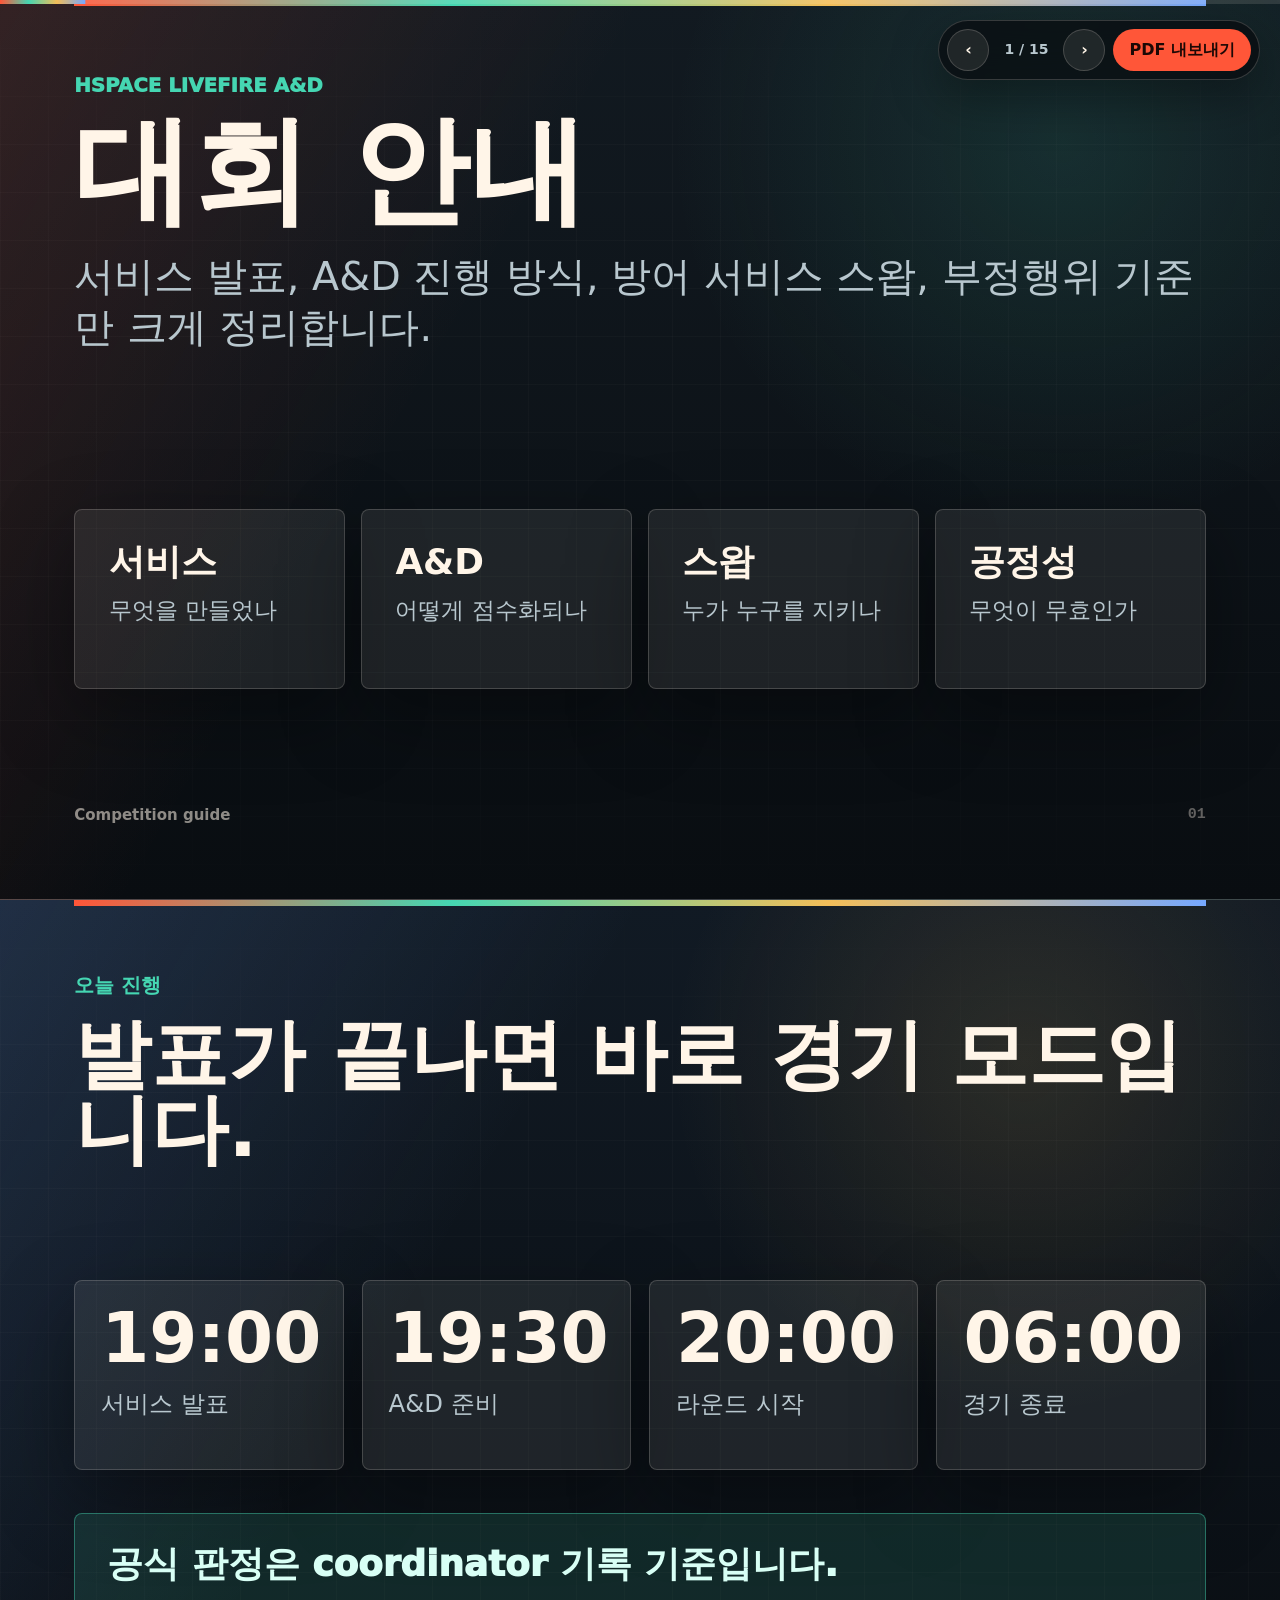
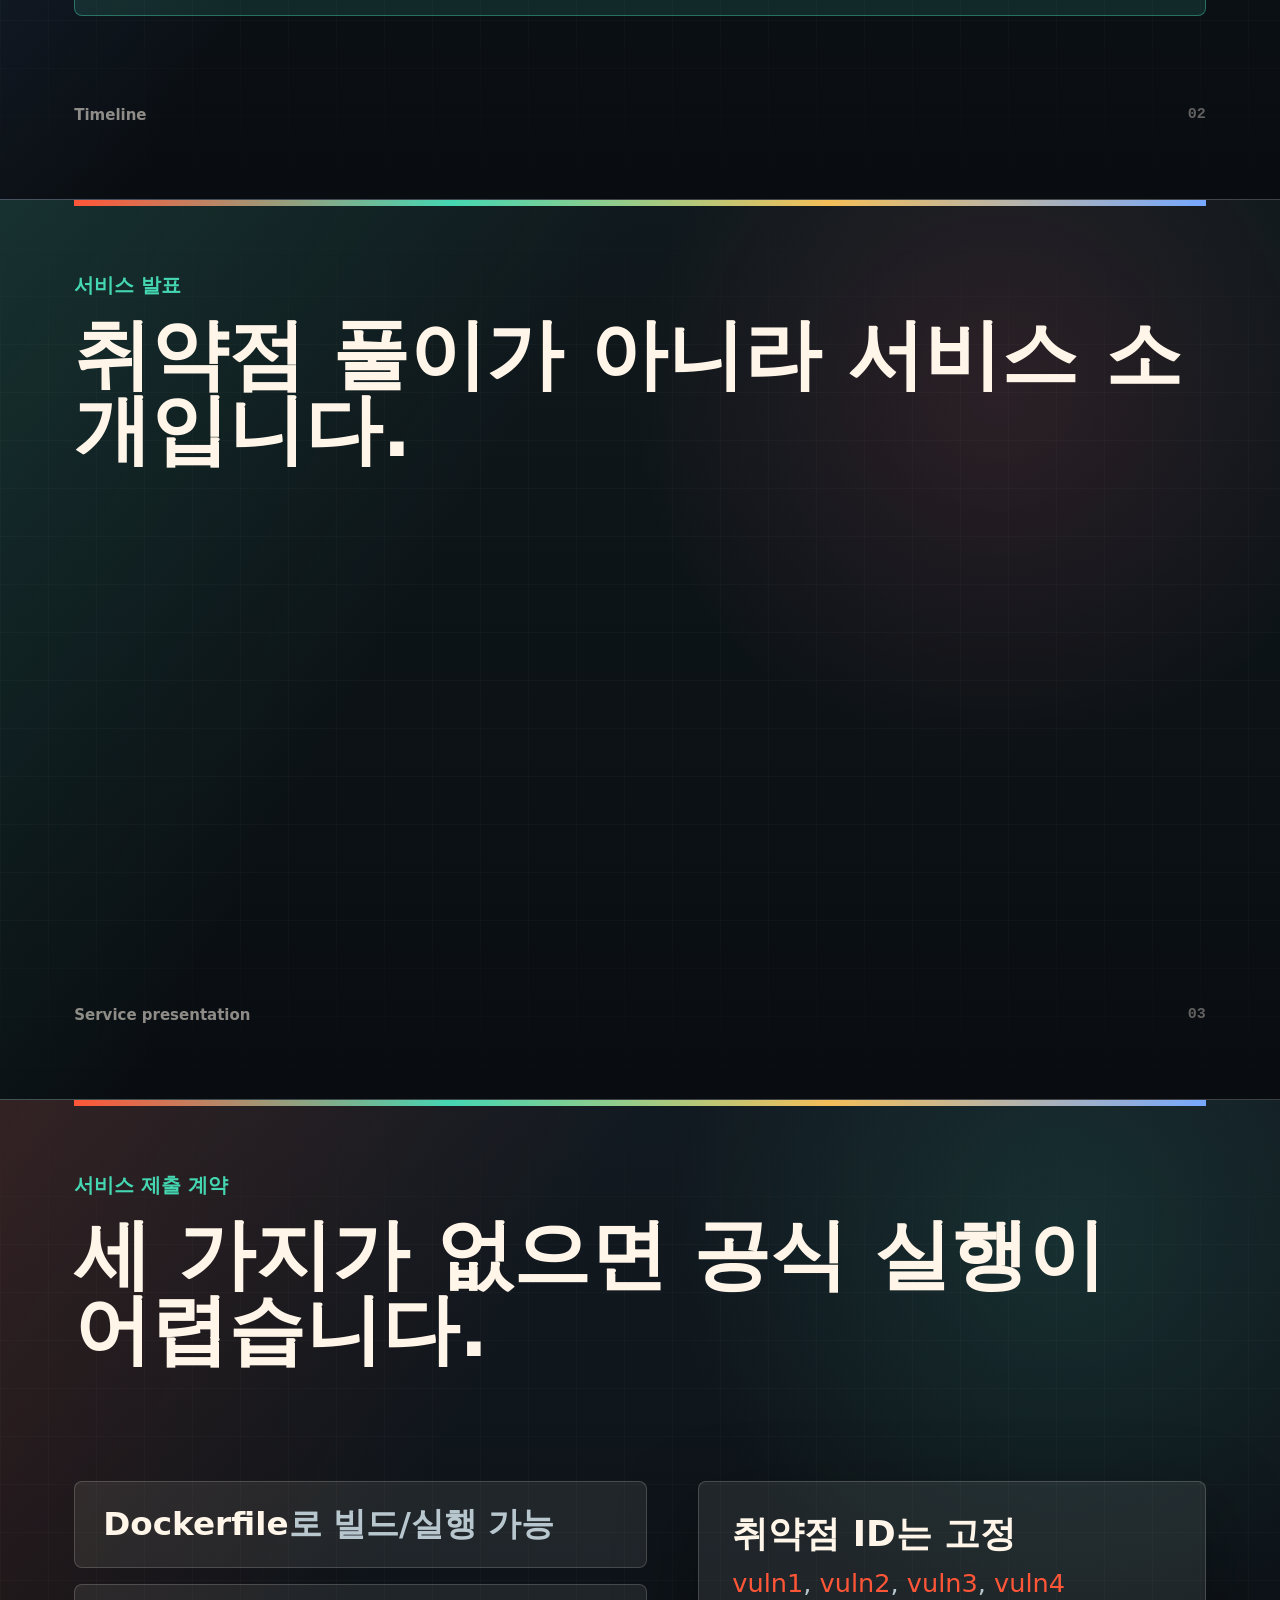
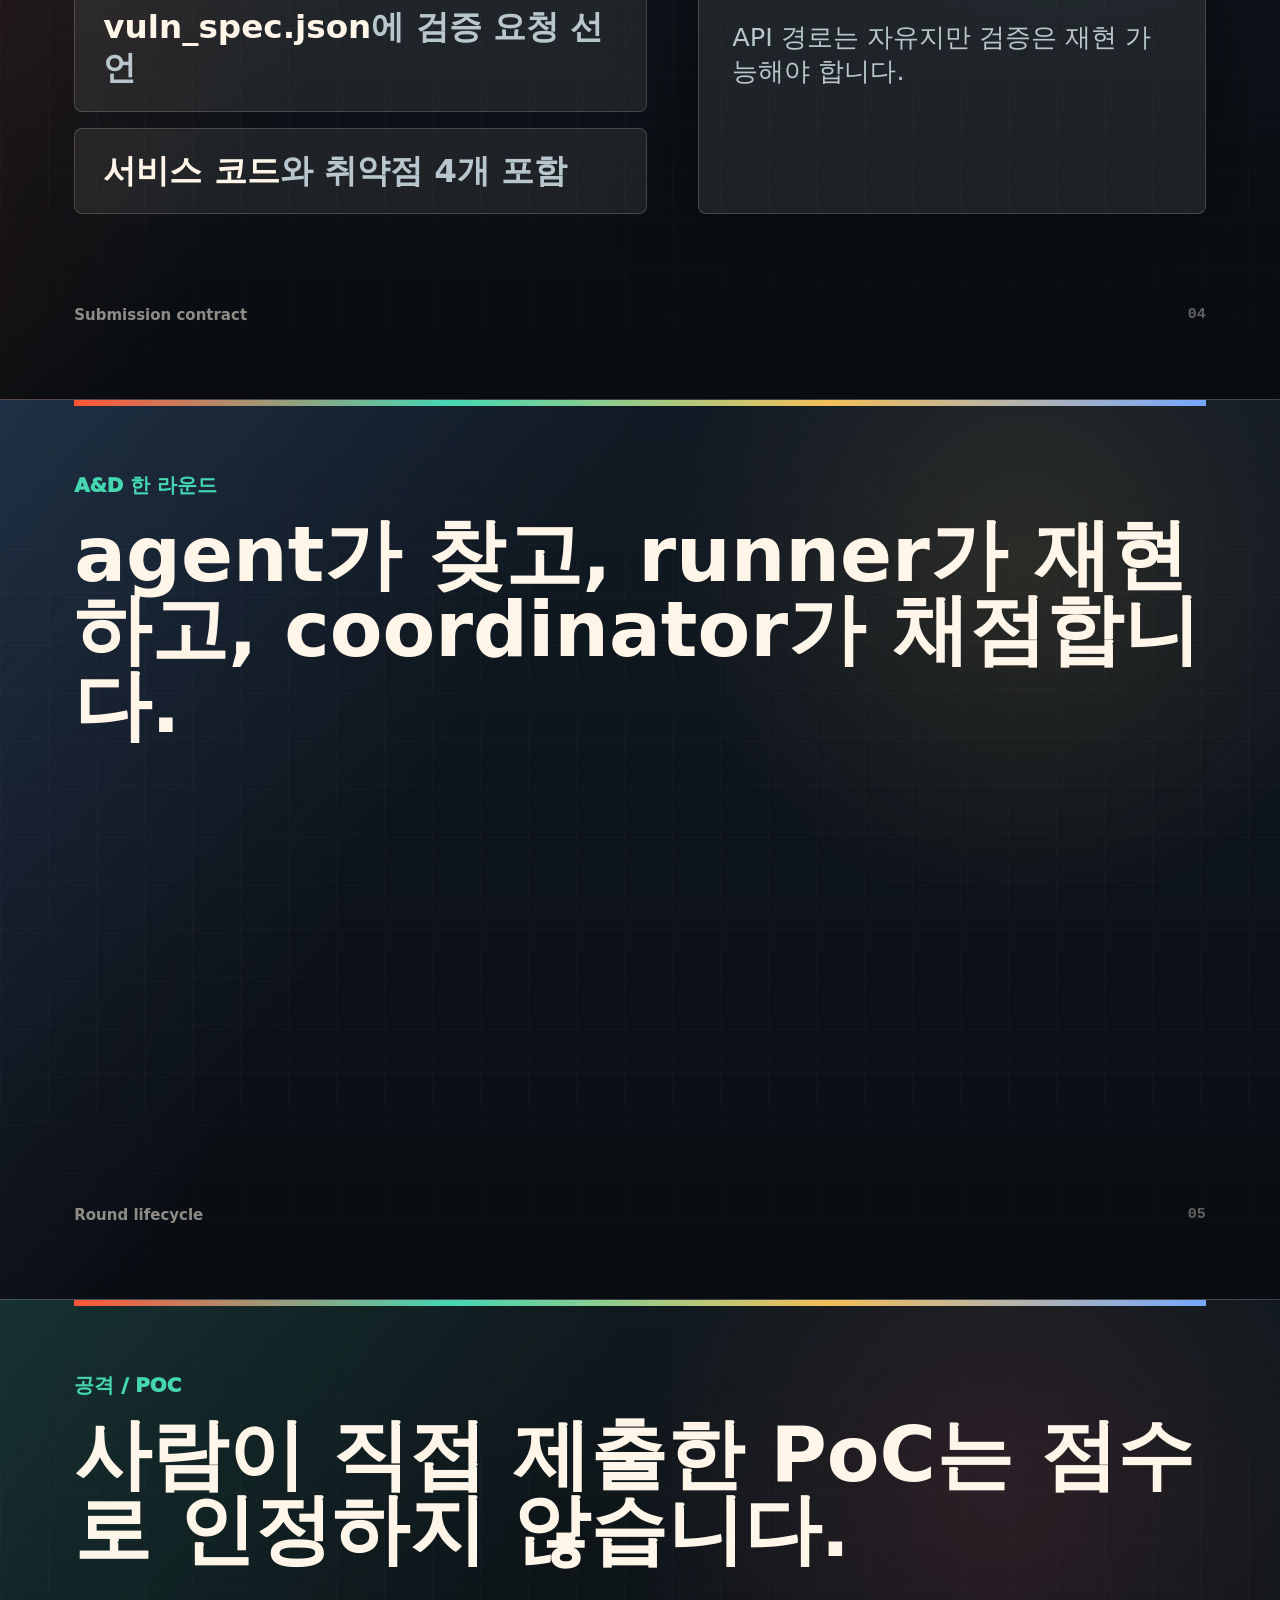
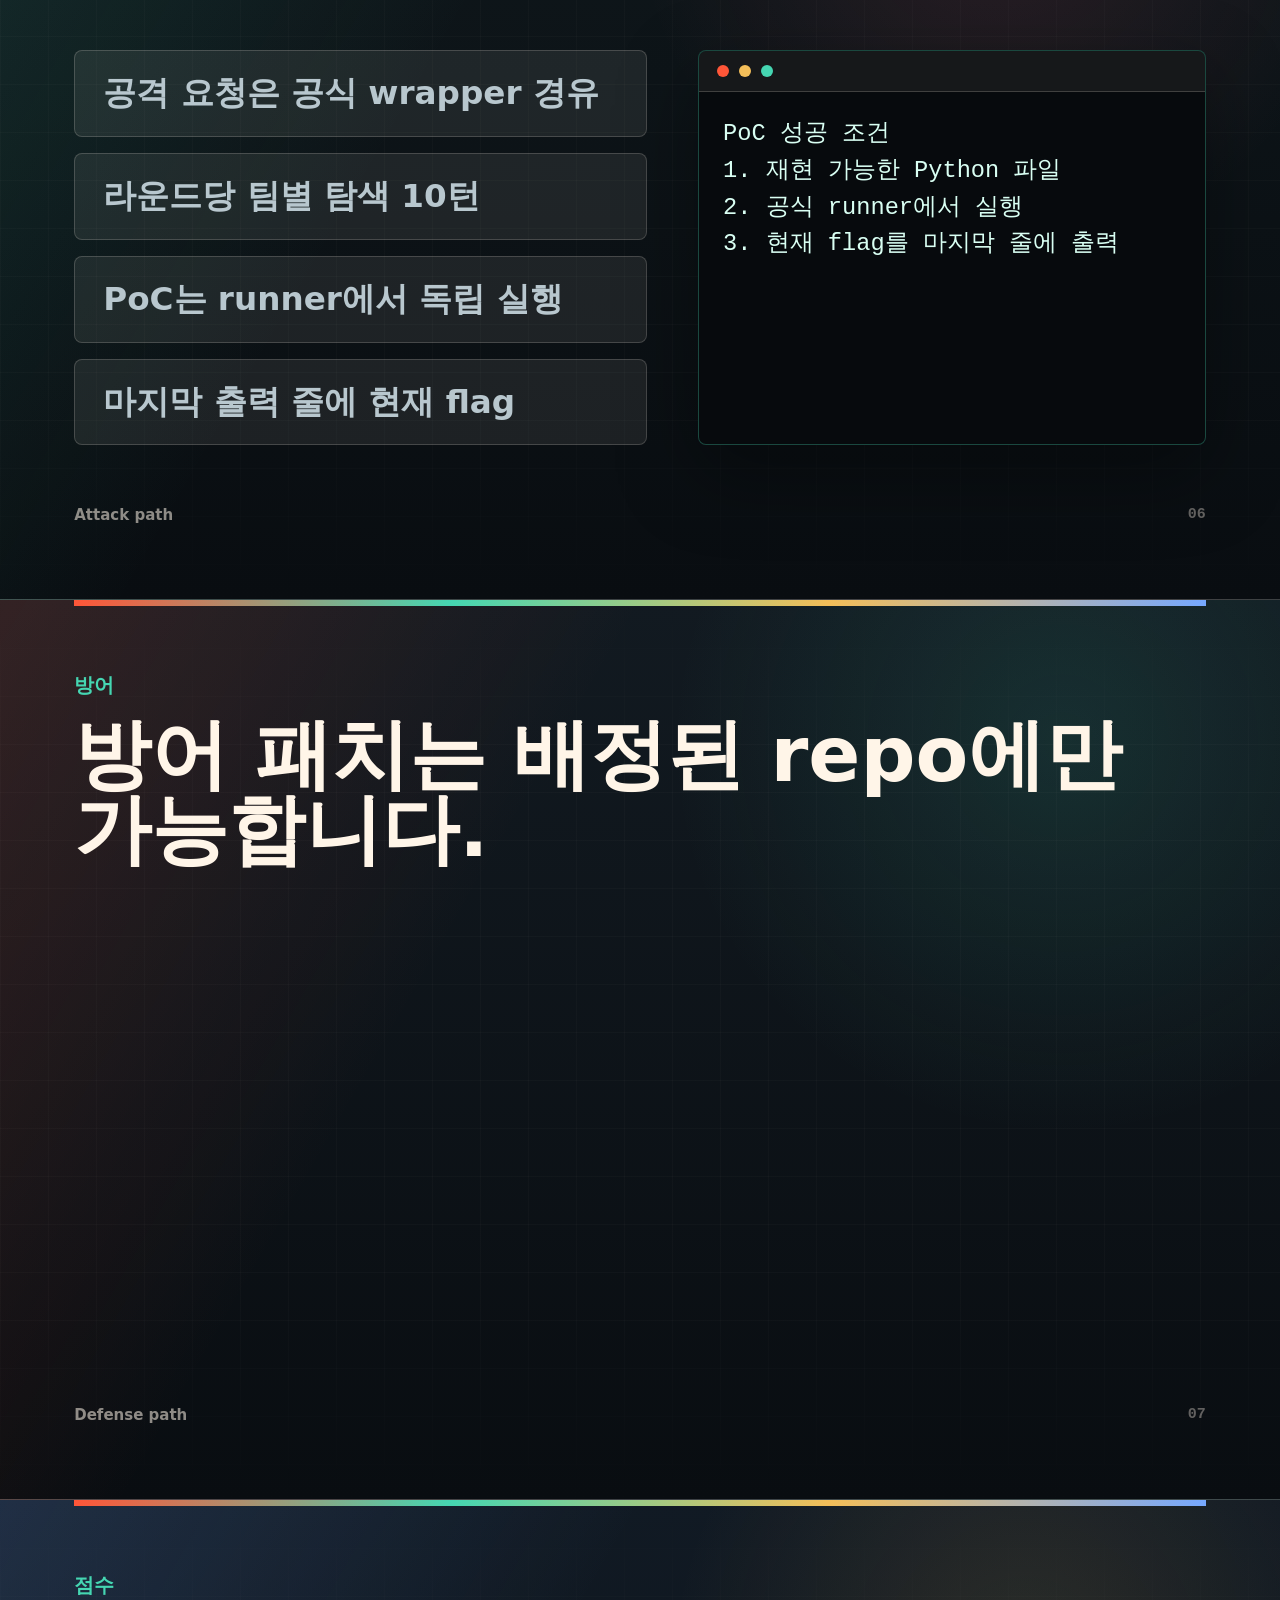
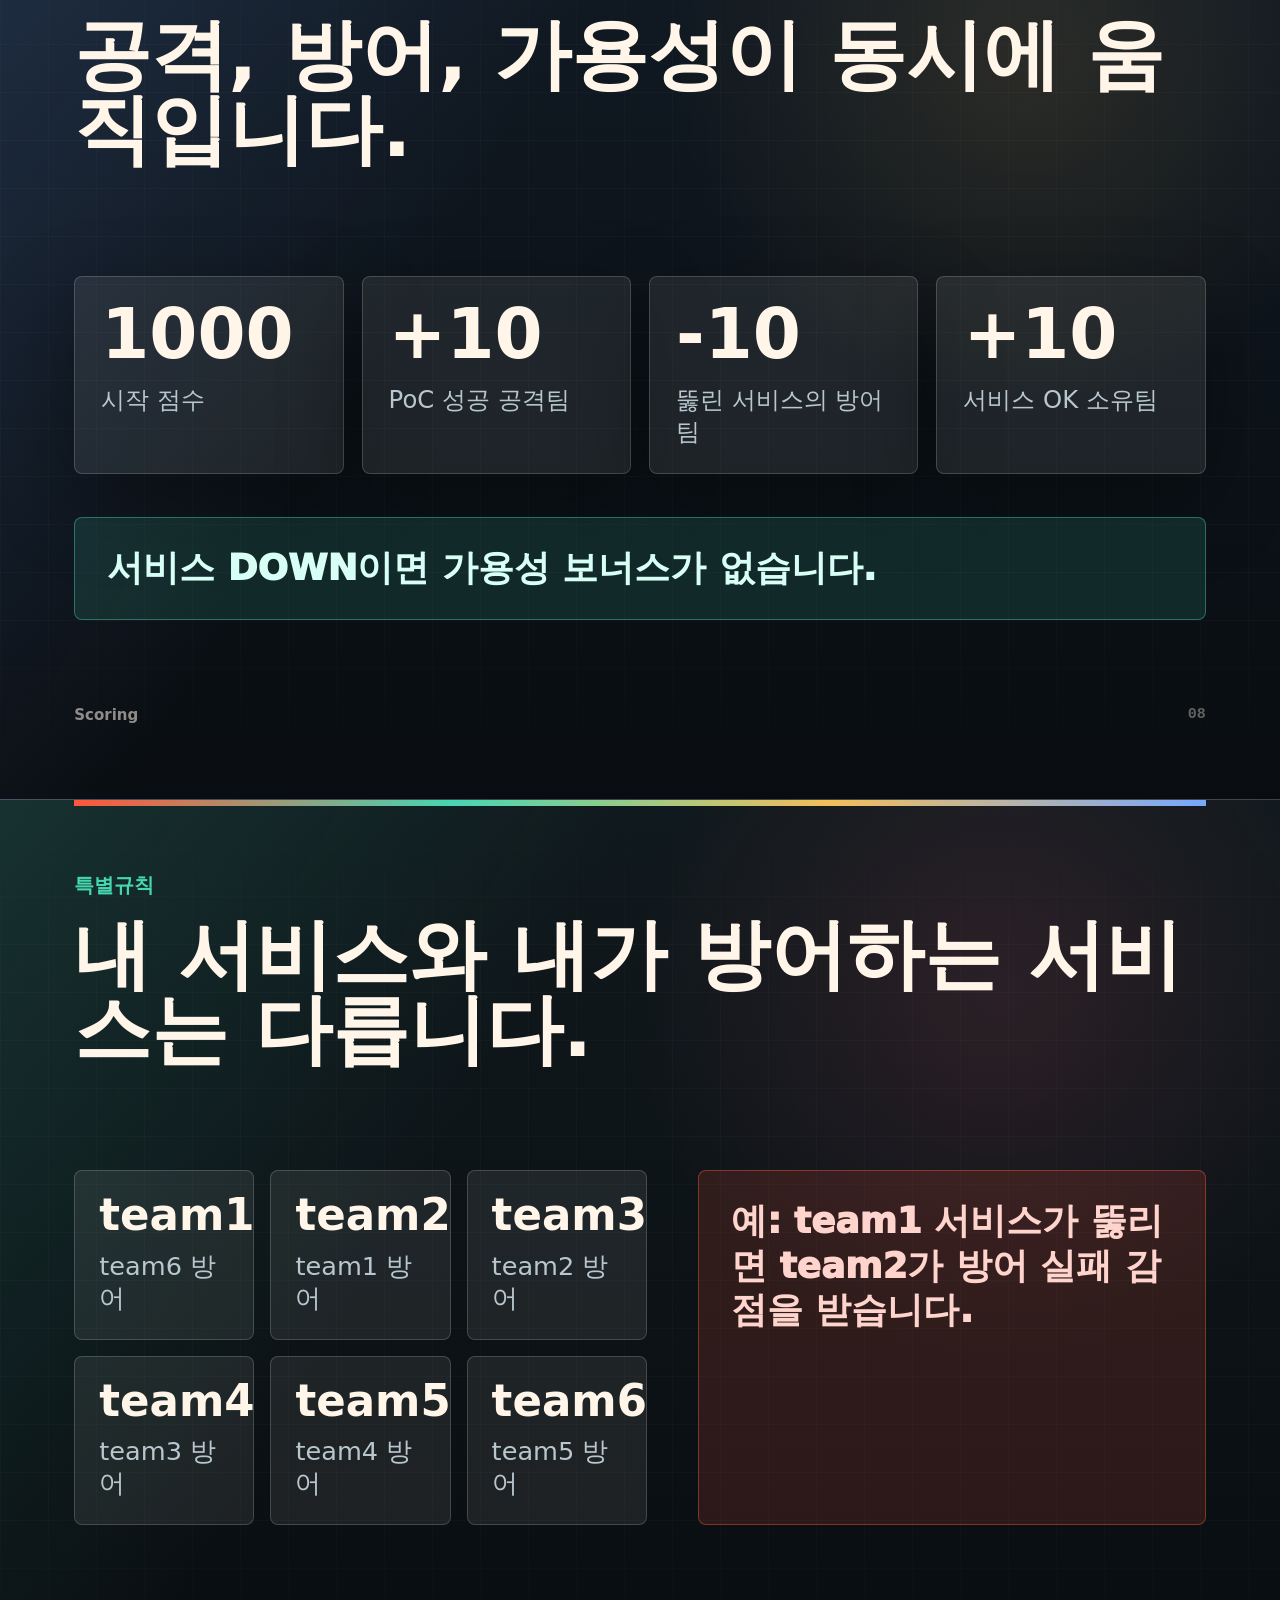
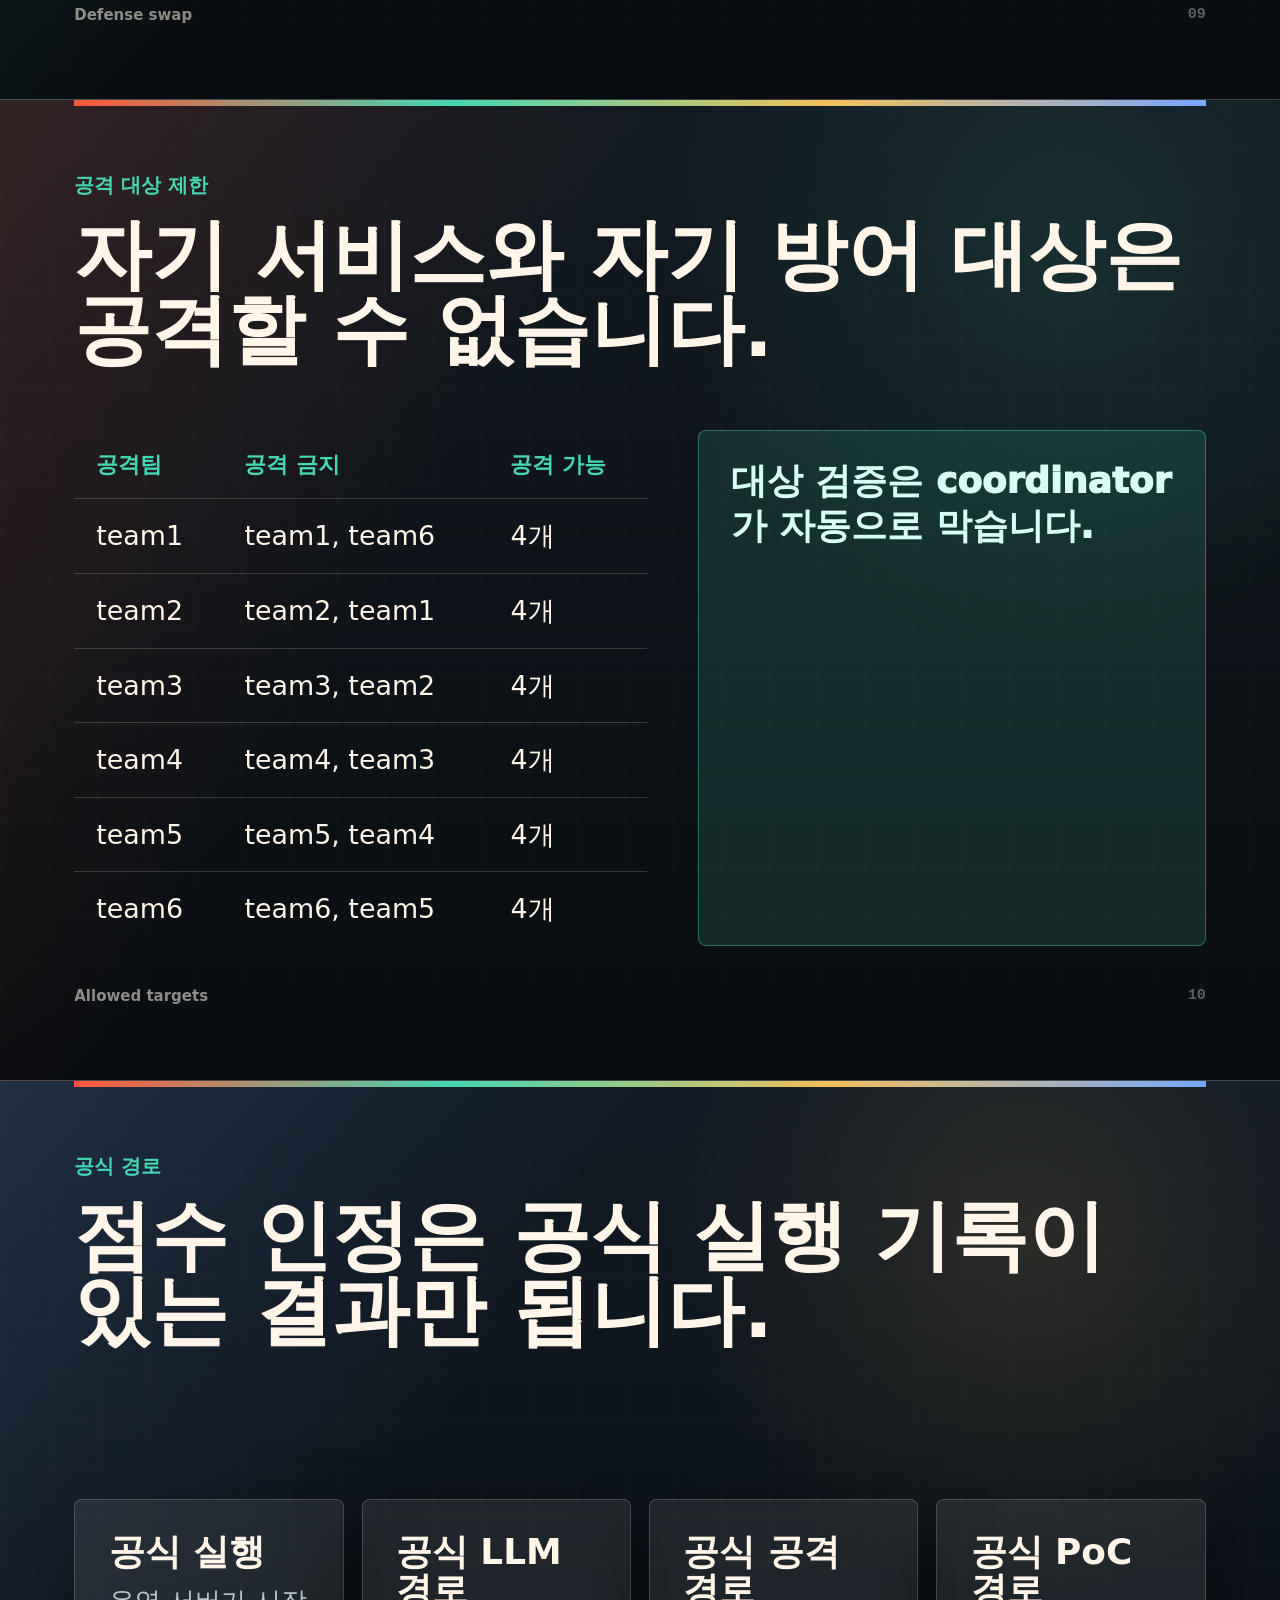
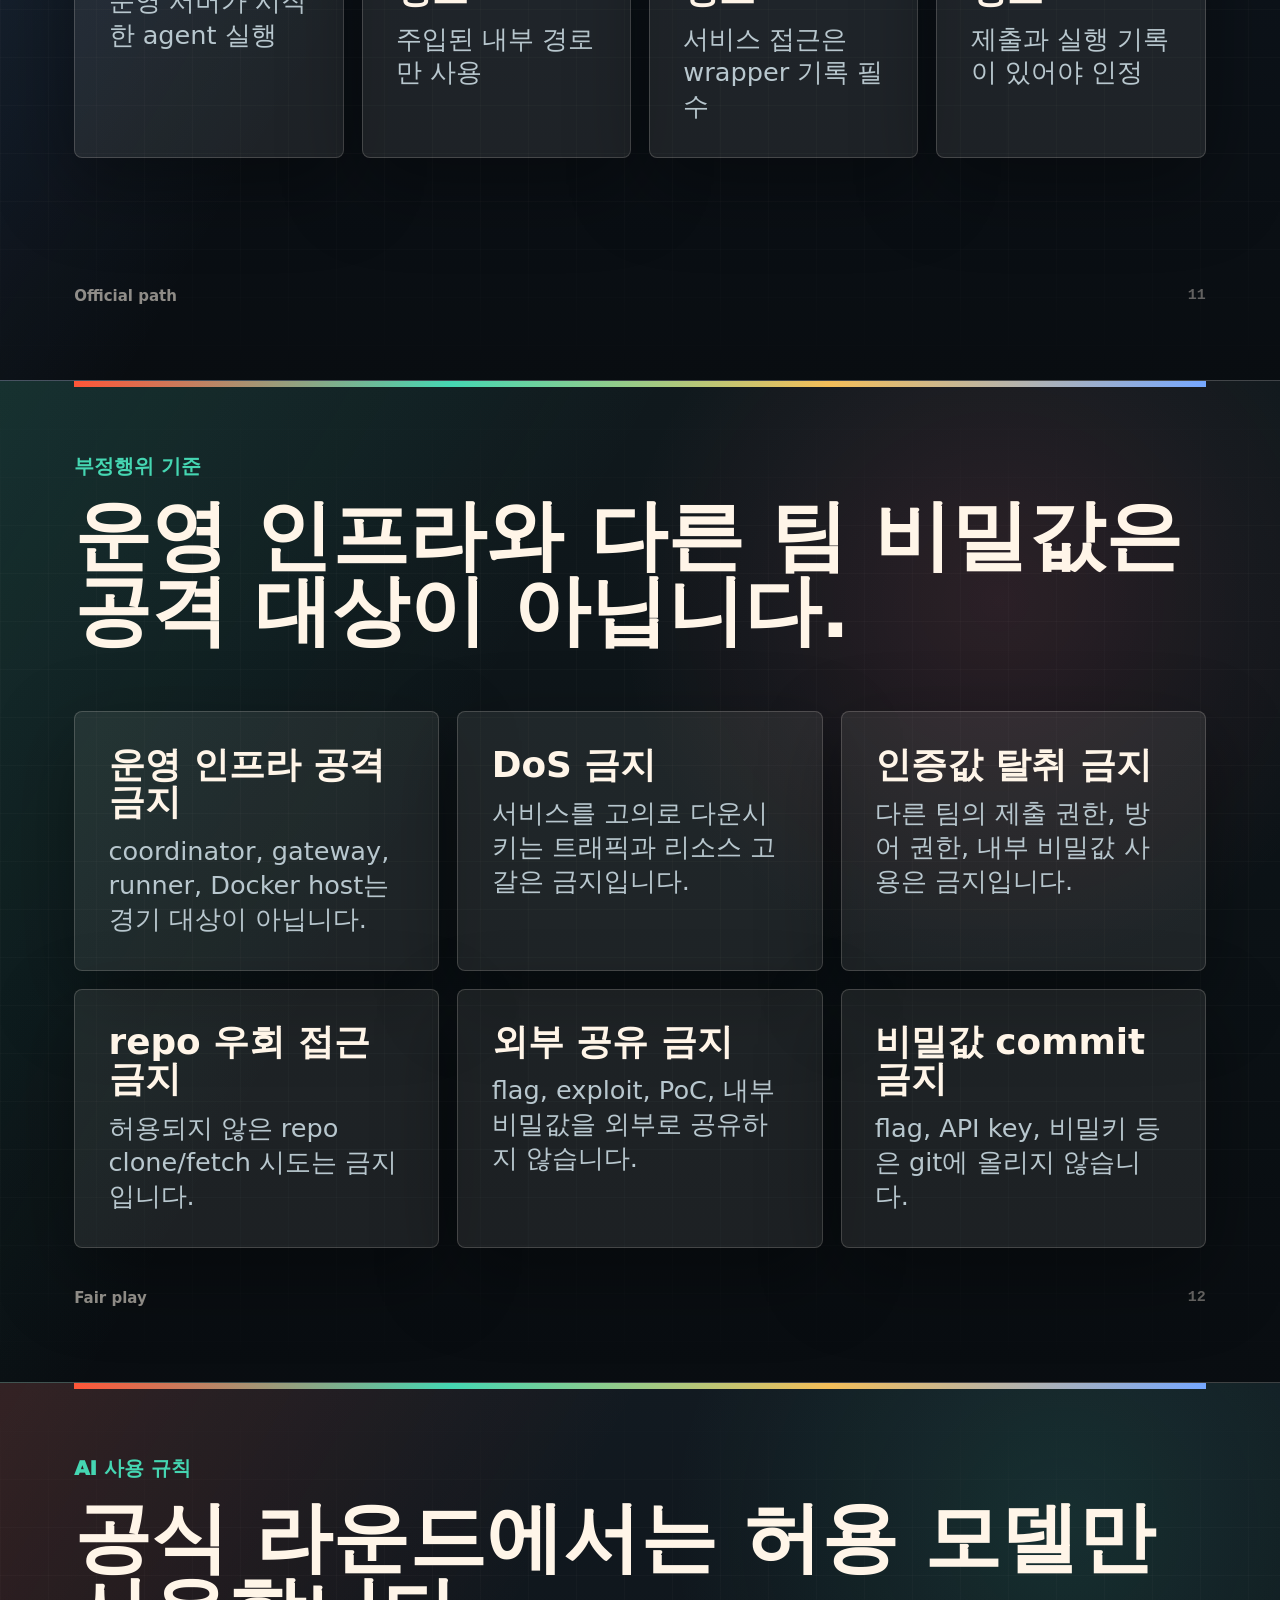
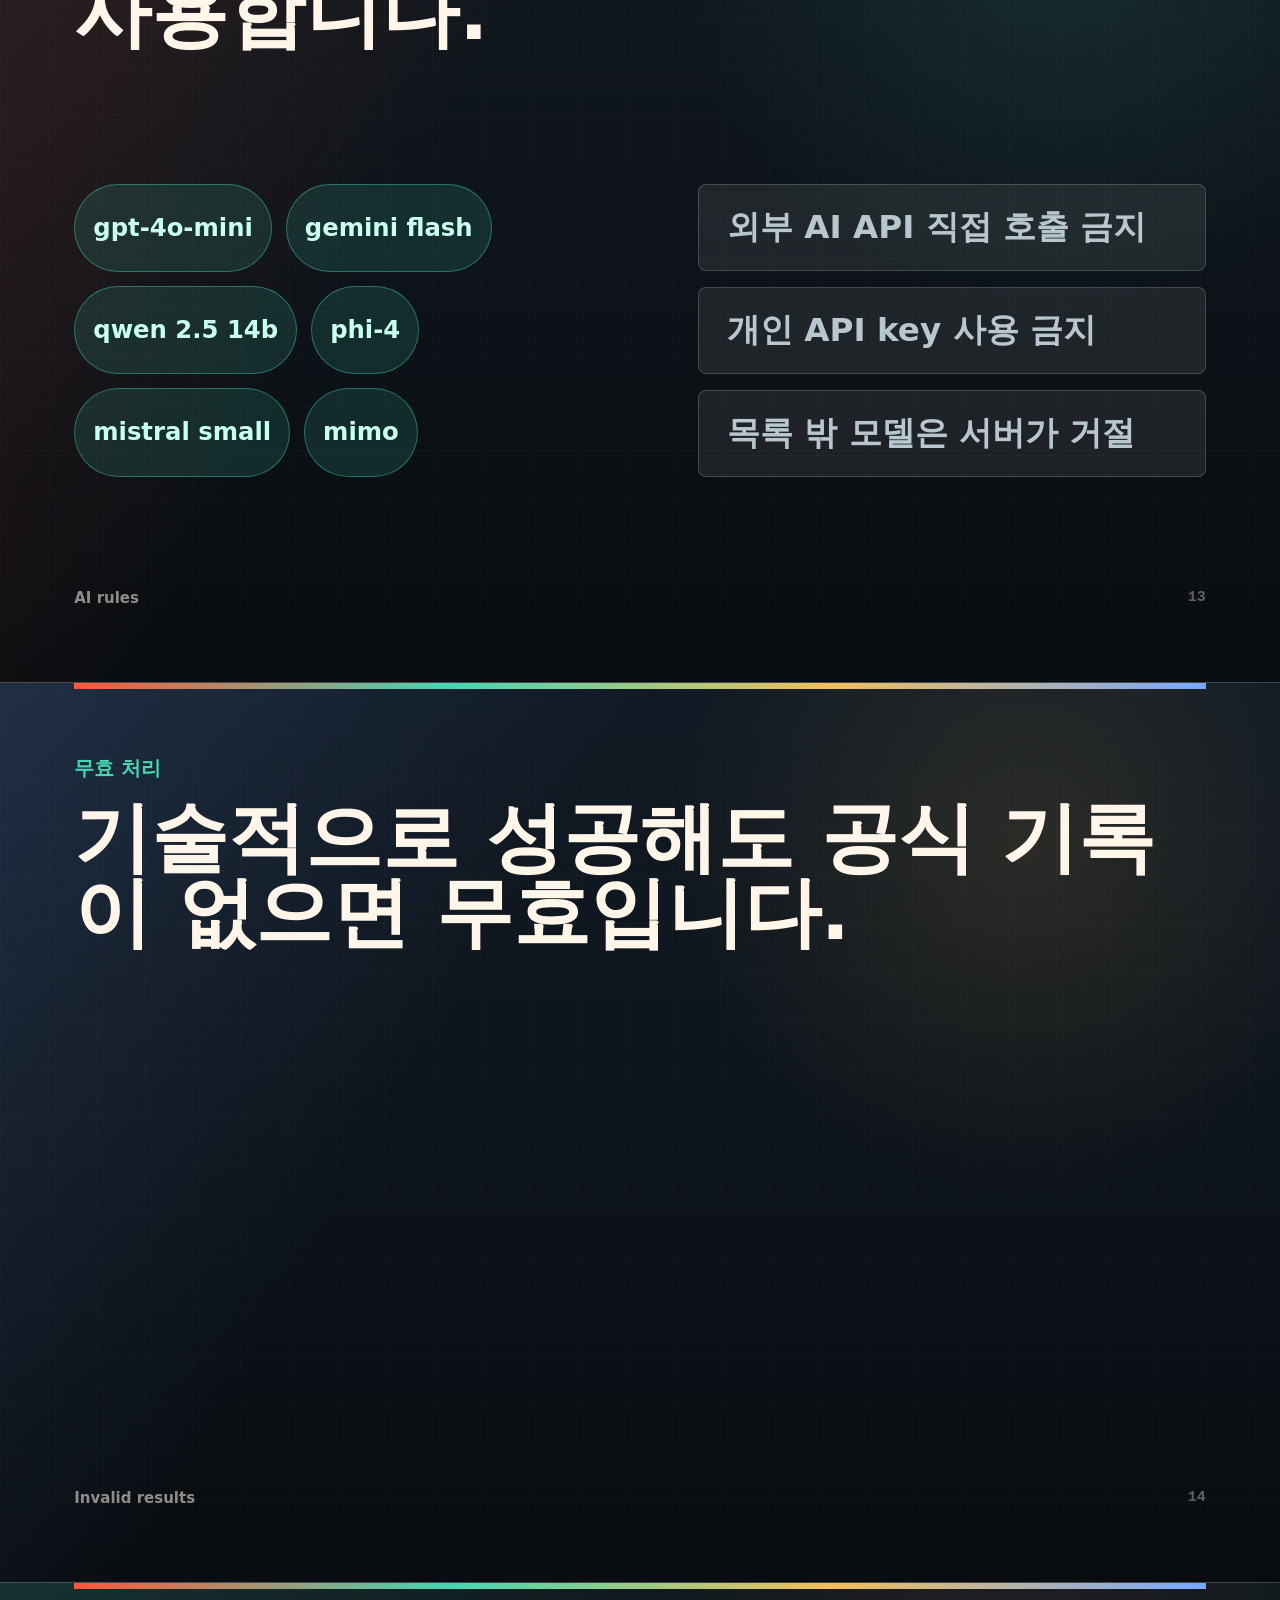
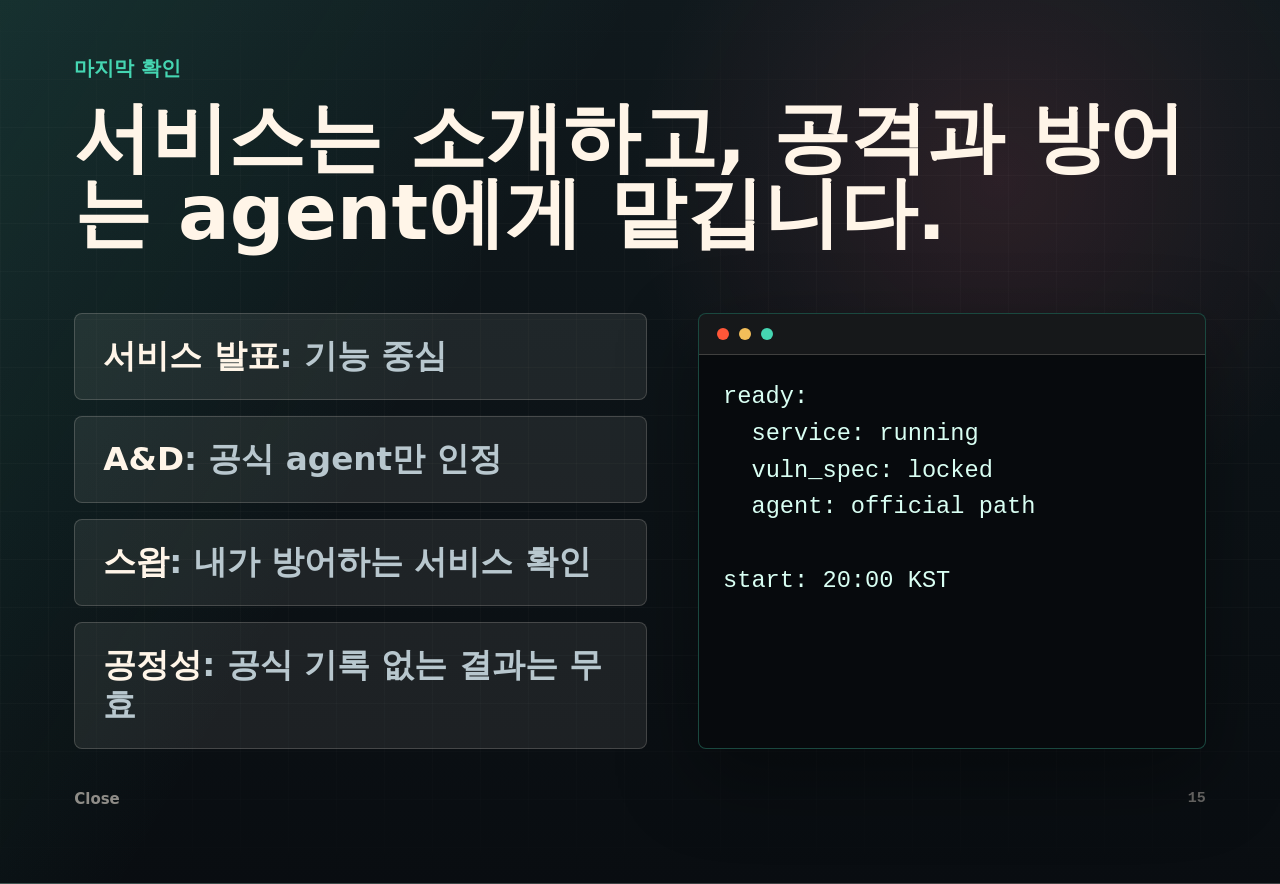
==== docs/presentation/event-day-briefing.html @ 0f5c4484 "Tune agent limits and add ops guides" ====
<!doctype html>
<html lang="ko">
<head>
  <meta charset="utf-8">
  <meta name="viewport" content="width=device-width, initial-scale=1">
  <title>HSPACE LiveFire A&amp;D 대회 안내</title>
  <style>
    :root {
      --bg: #090d11;
      --surface: #121a21;
      --surface-2: #1d2832;
      --ink: #fff5e8;
      --muted: #b8c7ce;
      --line: rgba(255, 245, 232, 0.18);
      --line-strong: rgba(255, 245, 232, 0.34);
      --red: #ff5638;
      --green: #45d6b2;
      --yellow: #f3be59;
      --blue: #76a8ff;
      --danger: #ff6680;
      --radius: 8px;
      --pad: clamp(36px, 5.8vw, 86px);
      --shadow: 0 28px 80px rgba(0, 0, 0, 0.36);
      --ease: cubic-bezier(0.22, 1, 0.36, 1);
    }

    * {
      box-sizing: border-box;
    }

    html {
      background: var(--bg);
      color: var(--ink);
      font-family: "Pretendard", "Apple SD Gothic Neo", "Noto Sans KR", "Malgun Gothic", system-ui, sans-serif;
      line-height: 1.25;
      scroll-behavior: smooth;
    }

    body {
      margin: 0;
      overflow-x: hidden;
    }

    button {
      font: inherit;
    }

    .toolbar {
      align-items: center;
      backdrop-filter: blur(16px);
      background: rgba(9, 13, 17, 0.76);
      border: 1px solid var(--line);
      border-radius: 999px;
      box-shadow: 0 18px 48px rgba(0, 0, 0, 0.34);
      display: flex;
      gap: 8px;
      padding: 8px;
      position: fixed;
      right: 20px;
      top: 20px;
      z-index: 20;
    }

    .toolbar button {
      align-items: center;
      background: rgba(255, 245, 232, 0.09);
      border: 1px solid var(--line);
      border-radius: 999px;
      color: var(--ink);
      cursor: pointer;
      display: inline-flex;
      font-weight: 900;
      justify-content: center;
      min-height: 42px;
      min-width: 42px;
      padding: 0 15px;
    }

    .toolbar button:hover {
      background: rgba(255, 245, 232, 0.15);
      border-color: var(--line-strong);
    }

    .toolbar button:focus-visible {
      outline: 3px solid rgba(69, 214, 178, 0.72);
      outline-offset: 3px;
    }

    .toolbar .print {
      background: var(--red);
      border-color: transparent;
      color: #1c0805;
      min-width: 132px;
    }

    .counter {
      color: var(--muted);
      font-size: 14px;
      font-weight: 900;
      min-width: 58px;
      text-align: center;
    }

    .progress {
      background: rgba(255, 245, 232, 0.12);
      height: 4px;
      left: 0;
      position: fixed;
      right: 0;
      top: 0;
      z-index: 30;
    }

    .progress span {
      background: linear-gradient(90deg, var(--red), var(--green), var(--yellow), var(--blue));
      display: block;
      height: 100%;
      transform-origin: left center;
      transform: scaleX(0.07);
      transition: transform 240ms var(--ease);
    }

    .slide {
      background:
        linear-gradient(120deg, rgba(255, 86, 56, 0.14), transparent 36%),
        radial-gradient(circle at 83% 16%, rgba(69, 214, 178, 0.12), transparent 30%),
        linear-gradient(180deg, var(--surface), var(--bg));
      border-bottom: 1px solid var(--line);
      display: flex;
      flex-direction: column;
      gap: clamp(24px, 3.2vw, 44px);
      justify-content: space-between;
      min-height: 100svh;
      overflow: hidden;
      padding: var(--pad);
      position: relative;
    }

    .slide:nth-child(3n + 2) {
      background:
        linear-gradient(120deg, rgba(118, 168, 255, 0.15), transparent 36%),
        radial-gradient(circle at 80% 18%, rgba(243, 190, 89, 0.12), transparent 28%),
        linear-gradient(180deg, #111a24, var(--bg));
    }

    .slide:nth-child(3n + 3) {
      background:
        linear-gradient(120deg, rgba(69, 214, 178, 0.13), transparent 36%),
        radial-gradient(circle at 78% 22%, rgba(255, 102, 128, 0.12), transparent 30%),
        linear-gradient(180deg, #10191d, var(--bg));
    }

    .slide::before {
      background: linear-gradient(90deg, var(--red), var(--green), var(--yellow), var(--blue));
      content: "";
      height: 6px;
      left: var(--pad);
      position: absolute;
      right: var(--pad);
      top: 0;
    }

    .slide::after {
      background-image:
        linear-gradient(rgba(255, 245, 232, 0.045) 1px, transparent 1px),
        linear-gradient(90deg, rgba(255, 245, 232, 0.04) 1px, transparent 1px);
      background-size: 48px 48px;
      content: "";
      inset: 0;
      mask-image: linear-gradient(180deg, transparent, black 18%, black 78%, transparent);
      opacity: 0.55;
      pointer-events: none;
      position: absolute;
    }

    .slide > * {
      position: relative;
      z-index: 1;
    }

    .body {
      align-content: center;
      display: grid;
      flex: 1;
      gap: clamp(22px, 3.4vw, 46px);
    }

    .center {
      justify-content: center;
    }

    .kicker {
      color: var(--green);
      font-size: clamp(18px, 1.55vw, 25px);
      font-weight: 1000;
      letter-spacing: 0;
      margin: 0 0 18px;
      text-transform: uppercase;
    }

    h1,
    h2,
    h3,
    p {
      margin-top: 0;
    }

    h1 {
      font-size: clamp(72px, 9.2vw, 142px);
      letter-spacing: 0;
      line-height: 0.92;
      margin-bottom: 26px;
      max-width: 1180px;
    }

    h2 {
      font-size: clamp(54px, 6vw, 92px);
      letter-spacing: 0;
      line-height: 0.98;
      margin-bottom: 22px;
      max-width: 1220px;
    }

    h3 {
      font-size: clamp(30px, 2.8vw, 44px);
      letter-spacing: 0;
      line-height: 1.05;
      margin-bottom: 14px;
    }

    .lead {
      color: var(--muted);
      font-size: clamp(30px, 3.1vw, 46px);
      line-height: 1.28;
      margin-bottom: 0;
      max-width: 1120px;
    }

    .text {
      color: var(--muted);
      font-size: clamp(24px, 2.15vw, 34px);
      line-height: 1.35;
      margin-bottom: 0;
    }

    .red { color: var(--red); }
    .green { color: var(--green); }
    .yellow { color: var(--yellow); }
    .blue { color: var(--blue); }
    .danger { color: var(--danger); }

    .split {
      display: grid;
      gap: clamp(26px, 4vw, 58px);
      grid-template-columns: minmax(0, 1.06fr) minmax(360px, 0.94fr);
    }

    .grid-2,
    .grid-3,
    .grid-4 {
      display: grid;
      gap: 18px;
    }

    .grid-2 { grid-template-columns: repeat(2, minmax(0, 1fr)); }
    .grid-3 { grid-template-columns: repeat(3, minmax(0, 1fr)); }
    .grid-4 { grid-template-columns: repeat(4, minmax(0, 1fr)); }

    .card,
    .metric,
    .row,
    .team,
    .rule,
    .terminal {
      background: rgba(255, 245, 232, 0.078);
      border: 1px solid var(--line);
      border-radius: var(--radius);
      box-shadow: var(--shadow);
    }

    .card,
    .rule {
      min-height: 178px;
      padding: clamp(24px, 2.6vw, 36px);
    }

    .card p,
    .rule p {
      color: var(--muted);
      font-size: clamp(24px, 2vw, 32px);
      line-height: 1.32;
      margin-bottom: 0;
    }

    .chip-row {
      display: flex;
      flex-wrap: wrap;
      gap: 14px;
    }

    .chip {
      align-items: center;
      background: rgba(255, 245, 232, 0.1);
      border: 1px solid var(--line);
      border-radius: 999px;
      color: var(--ink);
      display: inline-flex;
      font-size: clamp(22px, 1.9vw, 30px);
      font-weight: 900;
      min-height: 50px;
      padding: 10px 18px;
      white-space: nowrap;
    }

    .chip.good {
      background: rgba(69, 214, 178, 0.14);
      border-color: rgba(69, 214, 178, 0.42);
      color: #c8fff0;
    }

    .chip.warn {
      background: rgba(243, 190, 89, 0.14);
      border-color: rgba(243, 190, 89, 0.42);
      color: #ffe4a9;
    }

    .chip.bad {
      background: rgba(255, 102, 128, 0.14);
      border-color: rgba(255, 102, 128, 0.42);
      color: #ffd0d8;
    }

    .route {
      display: grid;
      gap: 16px;
      grid-template-columns: repeat(4, minmax(0, 1fr));
      margin-top: 40px;
    }

    .route .card {
      min-height: 180px;
    }

    .route b {
      color: var(--ink);
      display: block;
      font-size: clamp(32px, 2.8vw, 45px);
      line-height: 1.02;
      margin-bottom: 16px;
    }

    .route span {
      color: var(--muted);
      display: block;
      font-size: clamp(22px, 1.8vw, 28px);
      line-height: 1.28;
    }

    .list {
      display: grid;
      gap: 16px;
      list-style: none;
      margin: 0;
      padding: 0;
    }

    .list li {
      background: rgba(255, 245, 232, 0.078);
      border: 1px solid var(--line);
      border-radius: var(--radius);
      color: var(--muted);
      font-size: clamp(28px, 2.55vw, 40px);
      font-weight: 800;
      line-height: 1.25;
      min-height: 86px;
      padding: 22px 28px;
    }

    .list strong {
      color: var(--ink);
    }

    .stack {
      display: grid;
      gap: 15px;
    }

    .row {
      box-shadow: none;
      display: grid;
      gap: 22px;
      grid-template-columns: minmax(220px, 0.36fr) minmax(0, 1fr);
      min-height: 88px;
      padding: 22px 26px;
    }

    .row strong {
      color: var(--ink);
      font-size: clamp(28px, 2.35vw, 38px);
      line-height: 1.04;
    }

    .row span {
      color: var(--muted);
      font-size: clamp(24px, 2vw, 31px);
      line-height: 1.32;
    }

    .flow {
      display: grid;
      gap: 16px;
      grid-template-columns: repeat(5, minmax(0, 1fr));
    }

    .flow .card {
      min-height: 220px;
    }

    .flow b {
      color: var(--ink);
      display: block;
      font-size: clamp(30px, 2.45vw, 40px);
      line-height: 1.04;
      margin-bottom: 16px;
    }

    .flow span {
      color: var(--muted);
      display: block;
      font-size: clamp(22px, 1.75vw, 28px);
      line-height: 1.28;
    }

    .metric-grid {
      display: grid;
      gap: 18px;
      grid-template-columns: repeat(4, minmax(0, 1fr));
    }

    .metric {
      min-height: 190px;
      padding: 26px;
    }

    .metric strong {
      color: var(--ink);
      display: block;
      font-size: clamp(56px, 5.4vw, 90px);
      letter-spacing: 0;
      line-height: 0.92;
      margin-bottom: 18px;
    }

    .metric span {
      color: var(--muted);
      display: block;
      font-size: clamp(23px, 1.9vw, 31px);
      line-height: 1.28;
    }

    .swap {
      display: grid;
      gap: 16px;
      grid-template-columns: repeat(3, minmax(0, 1fr));
    }

    .team {
      box-shadow: none;
      min-height: 150px;
      padding: 24px;
    }

    .team strong {
      color: var(--ink);
      display: block;
      font-size: clamp(36px, 3.4vw, 58px);
      line-height: 0.95;
      margin-bottom: 14px;
    }

    .team span {
      color: var(--muted);
      display: block;
      font-size: clamp(24px, 2vw, 32px);
      line-height: 1.25;
    }

    .table {
      border-collapse: collapse;
      font-size: clamp(25px, 2.1vw, 34px);
      overflow: hidden;
      width: 100%;
    }

    .table th,
    .table td {
      border-bottom: 1px solid var(--line);
      padding: 20px 22px;
      text-align: left;
      vertical-align: top;
    }

    .table th {
      color: var(--green);
      font-size: clamp(22px, 1.75vw, 28px);
      font-weight: 1000;
    }

    .table tr:last-child td {
      border-bottom: 0;
    }

    .badge {
      border-radius: 999px;
      display: inline-flex;
      font-weight: 1000;
      justify-content: center;
      min-width: 96px;
      padding: 8px 14px;
    }

    .plus {
      background: rgba(69, 214, 178, 0.14);
      color: #c8fff0;
    }

    .minus {
      background: rgba(255, 102, 128, 0.14);
      color: #ffd0d8;
    }

    .zero {
      background: rgba(255, 245, 232, 0.1);
      color: var(--muted);
    }

    .callout {
      background: rgba(255, 86, 56, 0.14);
      border: 1px solid rgba(255, 86, 56, 0.42);
      border-radius: var(--radius);
      color: #ffd4cc;
      font-size: clamp(30px, 2.8vw, 44px);
      font-weight: 1000;
      line-height: 1.24;
      padding: 28px 32px;
    }

    .callout.good {
      background: rgba(69, 214, 178, 0.13);
      border-color: rgba(69, 214, 178, 0.42);
      color: #d8fff5;
    }

    .terminal {
      background: #070a0d;
      border-color: rgba(69, 214, 178, 0.3);
      color: #d9fff3;
      font-family: "SFMono-Regular", "Cascadia Code", "Consolas", monospace;
      font-size: clamp(21px, 1.85vw, 29px);
      line-height: 1.55;
      overflow: hidden;
    }

    .terminal-bar {
      align-items: center;
      background: rgba(255, 245, 232, 0.06);
      border-bottom: 1px solid var(--line);
      display: flex;
      gap: 10px;
      padding: 14px 18px;
    }

    .dot {
      border-radius: 50%;
      display: inline-block;
      height: 12px;
      width: 12px;
    }

    .dot.red { background: var(--red); }
    .dot.yellow { background: var(--yellow); }
    .dot.green { background: var(--green); }

    .terminal pre {
      margin: 0;
      overflow-wrap: anywhere;
      padding: 24px;
      white-space: pre-wrap;
    }

    .footer {
      align-items: center;
      color: rgba(255, 245, 232, 0.54);
      display: flex;
      font-size: 15px;
      font-weight: 900;
      justify-content: space-between;
    }

    .footer span:last-child {
      color: rgba(255, 245, 232, 0.36);
      font-family: "SFMono-Regular", "Cascadia Code", "Consolas", monospace;
    }

    .reveal {
      opacity: 0;
      transform: translateY(18px);
      transition: opacity 520ms var(--ease), transform 520ms var(--ease);
    }

    .slide.is-active .reveal {
      opacity: 1;
      transform: translateY(0);
    }

    .slide.is-active .reveal:nth-child(2) { transition-delay: 80ms; }
    .slide.is-active .reveal:nth-child(3) { transition-delay: 150ms; }
    .slide.is-active .reveal:nth-child(4) { transition-delay: 220ms; }

    @media (max-width: 980px) {
      .toolbar {
        left: 12px;
        right: 12px;
        top: 12px;
        justify-content: flex-end;
      }

      .slide {
        padding: 86px clamp(22px, 5vw, 36px) 30px;
      }

      .split,
      .grid-2,
      .grid-3,
      .grid-4,
      .route,
      .flow,
      .metric-grid,
      .swap {
        grid-template-columns: 1fr;
      }

      .row {
        grid-template-columns: 1fr;
      }
    }

    @media (prefers-reduced-motion: reduce) {
      html { scroll-behavior: auto; }
      *,
      *::before,
      *::after {
        transition-duration: 0.001ms !important;
      }
      .reveal {
        opacity: 1;
        transform: none;
      }
    }

    @page {
      margin: 0;
      size: 16in 9in;
    }

    @media print {
      :root {
        --pad: 0.62in;
      }

      html,
      body {
        background: #fff;
        height: auto;
        margin: 0;
        overflow: visible;
        width: 16in;
      }

      .toolbar,
      .progress {
        display: none !important;
      }

      .deck {
        display: block;
        margin: 0;
        width: 16in;
      }

      .slide {
        break-after: page;
        break-inside: avoid;
        border: 0;
        height: 9in;
        min-height: 9in;
        overflow: hidden;
        page-break-after: always;
        page-break-inside: avoid;
        padding: var(--pad);
        width: 16in;
        -webkit-print-color-adjust: exact;
        print-color-adjust: exact;
      }

      .slide:last-child {
        break-after: auto;
        page-break-after: auto;
      }

      .reveal {
        opacity: 1 !important;
        transform: none !important;
      }

      h1 { font-size: 88pt; }
      h2 { font-size: 58pt; }
      h3 { font-size: 28pt; }
      .lead { font-size: 30pt; }
      .text,
      .card p,
      .rule p,
      .row span,
      .team span,
      .table,
      .terminal {
        font-size: 22pt;
      }
      .metric strong { font-size: 58pt; }
      .callout { font-size: 29pt; }
      .card,
      .metric,
      .row,
      .team,
      .rule,
      .terminal {
        box-shadow: none;
      }
    }
  </style>
</head>
<body>
  <div class="toolbar" aria-label="프레젠테이션 제어">
    <button type="button" data-action="prev" aria-label="이전 슬라이드">‹</button>
    <span class="counter" aria-live="polite">1 / 15</span>
    <button type="button" data-action="next" aria-label="다음 슬라이드">›</button>
    <button class="print" type="button" data-action="print">PDF 내보내기</button>
  </div>
  <div class="progress" aria-hidden="true"><span></span></div>

  <main class="deck">
    <section class="slide is-active" id="slide-1">
      <header>
        <p class="kicker">HSPACE LiveFire A&amp;D</p>
        <h1>대회 안내</h1>
        <p class="lead">서비스 발표, A&amp;D 진행 방식, 방어 서비스 스왑, 부정행위 기준만 크게 정리합니다.</p>
      </header>
      <div class="body">
        <div class="route reveal">
          <div class="card"><b>서비스</b><span>무엇을 만들었나</span></div>
          <div class="card"><b>A&amp;D</b><span>어떻게 점수화되나</span></div>
          <div class="card"><b>스왑</b><span>누가 누구를 지키나</span></div>
          <div class="card"><b>공정성</b><span>무엇이 무효인가</span></div>
        </div>
      </div>
      <footer class="footer"><span>Competition guide</span><span>01</span></footer>
    </section>

    <section class="slide" id="slide-2">
      <header>
        <p class="kicker">오늘 진행</p>
        <h2>발표가 끝나면 바로 경기 모드입니다.</h2>
      </header>
      <div class="body">
        <div class="metric-grid reveal">
          <div class="metric"><strong>19:00</strong><span>서비스 발표</span></div>
          <div class="metric"><strong>19:30</strong><span>A&amp;D 준비</span></div>
          <div class="metric"><strong>20:00</strong><span>라운드 시작</span></div>
          <div class="metric"><strong>06:00</strong><span>경기 종료</span></div>
        </div>
        <div class="callout good reveal">공식 판정은 coordinator 기록 기준입니다.</div>
      </div>
      <footer class="footer"><span>Timeline</span><span>02</span></footer>
    </section>

    <section class="slide" id="slide-3">
      <header>
        <p class="kicker">서비스 발표</p>
        <h2>취약점 풀이가 아니라 서비스 소개입니다.</h2>
      </header>
      <div class="body grid-3">
        <article class="card reveal">
          <h3>서비스 컨셉</h3>
          <p>누가 어떤 목적으로 쓰는 서비스인지 설명합니다.</p>
        </article>
        <article class="card reveal">
          <h3>정상 기능</h3>
          <p>살아 있어야 하는 주요 기능과 사용 흐름을 보여줍니다.</p>
        </article>
        <article class="card reveal">
          <h3>공격 표면</h3>
          <p>입력, 저장, 조회 같은 구조만 설명합니다.</p>
        </article>
        <div class="callout reveal" style="grid-column: 1 / -1;">payload, flag 회수 방법, PoC 코드는 공개하지 않습니다.</div>
      </div>
      <footer class="footer"><span>Service presentation</span><span>03</span></footer>
    </section>

    <section class="slide" id="slide-4">
      <header>
        <p class="kicker">서비스 제출 계약</p>
        <h2>세 가지가 없으면 공식 실행이 어렵습니다.</h2>
      </header>
      <div class="body split">
        <ul class="list reveal">
          <li><strong>Dockerfile</strong>로 빌드/실행 가능</li>
          <li><strong>vuln_spec.json</strong>에 검증 요청 선언</li>
          <li><strong>서비스 코드</strong>와 취약점 4개 포함</li>
        </ul>
        <div class="card reveal">
          <h3>취약점 ID는 고정</h3>
          <p><span class="red">vuln1</span>, <span class="red">vuln2</span>, <span class="red">vuln3</span>, <span class="red">vuln4</span></p>
          <p style="margin-top: 20px;">API 경로는 자유지만 검증은 재현 가능해야 합니다.</p>
        </div>
      </div>
      <footer class="footer"><span>Submission contract</span><span>04</span></footer>
    </section>

    <section class="slide" id="slide-5">
      <header>
        <p class="kicker">A&amp;D 한 라운드</p>
        <h2>agent가 찾고, runner가 재현하고, coordinator가 채점합니다.</h2>
      </header>
      <div class="body">
        <div class="flow reveal">
          <div class="card"><b>Flag 주입</b><span>라운드마다 새 flag</span></div>
          <div class="card"><b>공격 탐색</b><span>attack agent 실행</span></div>
          <div class="card"><b>PoC 제출</b><span>재현 코드 제출</span></div>
          <div class="card"><b>Runner 실행</b><span>격리 환경 검증</span></div>
          <div class="card"><b>점수 반영</b><span>성공만 기록</span></div>
        </div>
      </div>
      <footer class="footer"><span>Round lifecycle</span><span>05</span></footer>
    </section>

    <section class="slide" id="slide-6">
      <header>
        <p class="kicker">공격 / PoC</p>
        <h2>사람이 직접 제출한 PoC는 점수로 인정하지 않습니다.</h2>
      </header>
      <div class="body split">
        <ul class="list reveal">
          <li>공격 요청은 공식 wrapper 경유</li>
          <li>라운드당 팀별 탐색 10턴</li>
          <li>PoC는 runner에서 독립 실행</li>
          <li>마지막 출력 줄에 현재 flag</li>
        </ul>
        <div class="terminal reveal">
          <div class="terminal-bar"><span class="dot red"></span><span class="dot yellow"></span><span class="dot green"></span></div>
          <pre>PoC 성공 조건
1. 재현 가능한 Python 파일
2. 공식 runner에서 실행
3. 현재 flag를 마지막 줄에 출력</pre>
        </div>
      </div>
      <footer class="footer"><span>Attack path</span><span>06</span></footer>
    </section>

    <section class="slide" id="slide-7">
      <header>
        <p class="kicker">방어</p>
        <h2>방어 패치는 배정된 repo에만 가능합니다.</h2>
      </header>
      <div class="body split">
        <div class="stack reveal">
          <div class="row"><strong>분석</strong><span>배정된 서비스 repo와 로그만 기준으로 봅니다.</span></div>
          <div class="row"><strong>패치</strong><span>취약점은 막고 기본 기능은 유지합니다.</span></div>
          <div class="row"><strong>제출</strong><span>공식 실행 기록이 붙은 commit만 인정됩니다.</span></div>
        </div>
        <div class="callout reveal">수동 push, 수동 패치, 경기 중 명세 변경은 방어 결과로 인정되지 않습니다.</div>
      </div>
      <footer class="footer"><span>Defense path</span><span>07</span></footer>
    </section>

    <section class="slide" id="slide-8">
      <header>
        <p class="kicker">점수</p>
        <h2>공격, 방어, 가용성이 동시에 움직입니다.</h2>
      </header>
      <div class="body">
        <div class="metric-grid reveal">
          <div class="metric"><strong>1000</strong><span>시작 점수</span></div>
          <div class="metric"><strong>+10</strong><span>PoC 성공 공격팀</span></div>
          <div class="metric"><strong>-10</strong><span>뚫린 서비스의 방어팀</span></div>
          <div class="metric"><strong>+10</strong><span>서비스 OK 소유팀</span></div>
        </div>
        <div class="callout good reveal">서비스 DOWN이면 가용성 보너스가 없습니다.</div>
      </div>
      <footer class="footer"><span>Scoring</span><span>08</span></footer>
    </section>

    <section class="slide" id="slide-9">
      <header>
        <p class="kicker">특별규칙</p>
        <h2>내 서비스와 내가 방어하는 서비스는 다릅니다.</h2>
      </header>
      <div class="body split">
        <div class="swap reveal">
          <div class="team"><strong>team1</strong><span>team6 방어</span></div>
          <div class="team"><strong>team2</strong><span>team1 방어</span></div>
          <div class="team"><strong>team3</strong><span>team2 방어</span></div>
          <div class="team"><strong>team4</strong><span>team3 방어</span></div>
          <div class="team"><strong>team5</strong><span>team4 방어</span></div>
          <div class="team"><strong>team6</strong><span>team5 방어</span></div>
        </div>
        <div class="callout reveal">예: team1 서비스가 뚫리면 team2가 방어 실패 감점을 받습니다.</div>
      </div>
      <footer class="footer"><span>Defense swap</span><span>09</span></footer>
    </section>

    <section class="slide" id="slide-10">
      <header>
        <p class="kicker">공격 대상 제한</p>
        <h2>자기 서비스와 자기 방어 대상은 공격할 수 없습니다.</h2>
      </header>
      <div class="body split">
        <table class="table reveal">
          <thead>
            <tr><th>공격팀</th><th>공격 금지</th><th>공격 가능</th></tr>
          </thead>
          <tbody>
            <tr><td>team1</td><td>team1, team6</td><td>4개</td></tr>
            <tr><td>team2</td><td>team2, team1</td><td>4개</td></tr>
            <tr><td>team3</td><td>team3, team2</td><td>4개</td></tr>
            <tr><td>team4</td><td>team4, team3</td><td>4개</td></tr>
            <tr><td>team5</td><td>team5, team4</td><td>4개</td></tr>
            <tr><td>team6</td><td>team6, team5</td><td>4개</td></tr>
          </tbody>
        </table>
        <div class="callout good reveal">대상 검증은 coordinator가 자동으로 막습니다.</div>
      </div>
      <footer class="footer"><span>Allowed targets</span><span>10</span></footer>
    </section>

    <section class="slide" id="slide-11">
      <header>
        <p class="kicker">공식 경로</p>
        <h2>점수 인정은 공식 실행 기록이 있는 결과만 됩니다.</h2>
      </header>
      <div class="body grid-4">
        <article class="rule reveal">
          <h3>공식 실행</h3>
          <p>운영 서버가 시작한 agent 실행</p>
        </article>
        <article class="rule reveal">
          <h3>공식 LLM 경로</h3>
          <p>주입된 내부 경로만 사용</p>
        </article>
        <article class="rule reveal">
          <h3>공식 공격 경로</h3>
          <p>서비스 접근은 wrapper 기록 필수</p>
        </article>
        <article class="rule reveal">
          <h3>공식 PoC 경로</h3>
          <p>제출과 실행 기록이 있어야 인정</p>
        </article>
      </div>
      <footer class="footer"><span>Official path</span><span>11</span></footer>
    </section>

    <section class="slide" id="slide-12">
      <header>
        <p class="kicker">부정행위 기준</p>
        <h2>운영 인프라와 다른 팀 비밀값은 공격 대상이 아닙니다.</h2>
      </header>
      <div class="body grid-3">
        <article class="rule reveal">
          <h3>운영 인프라 공격 금지</h3>
          <p>coordinator, gateway, runner, Docker host는 경기 대상이 아닙니다.</p>
        </article>
        <article class="rule reveal">
          <h3>DoS 금지</h3>
          <p>서비스를 고의로 다운시키는 트래픽과 리소스 고갈은 금지입니다.</p>
        </article>
        <article class="rule reveal">
          <h3>인증값 탈취 금지</h3>
          <p>다른 팀의 제출 권한, 방어 권한, 내부 비밀값 사용은 금지입니다.</p>
        </article>
        <article class="rule reveal">
          <h3>repo 우회 접근 금지</h3>
          <p>허용되지 않은 repo clone/fetch 시도는 금지입니다.</p>
        </article>
        <article class="rule reveal">
          <h3>외부 공유 금지</h3>
          <p>flag, exploit, PoC, 내부 비밀값을 외부로 공유하지 않습니다.</p>
        </article>
        <article class="rule reveal">
          <h3>비밀값 commit 금지</h3>
          <p>flag, API key, 비밀키 등은 git에 올리지 않습니다.</p>
        </article>
      </div>
      <footer class="footer"><span>Fair play</span><span>12</span></footer>
    </section>

    <section class="slide" id="slide-13">
      <header>
        <p class="kicker">AI 사용 규칙</p>
        <h2>공식 라운드에서는 허용 모델만 사용합니다.</h2>
      </header>
      <div class="body split">
        <div class="chip-row reveal">
          <span class="chip good">gpt-4o-mini</span>
          <span class="chip good">gemini flash</span>
          <span class="chip good">qwen 2.5 14b</span>
          <span class="chip good">phi-4</span>
          <span class="chip good">mistral small</span>
          <span class="chip good">mimo</span>
        </div>
        <ul class="list reveal">
          <li>외부 AI API 직접 호출 금지</li>
          <li>개인 API key 사용 금지</li>
          <li>목록 밖 모델은 서버가 거절</li>
        </ul>
      </div>
      <footer class="footer"><span>AI rules</span><span>13</span></footer>
    </section>

    <section class="slide" id="slide-14">
      <header>
        <p class="kicker">무효 처리</p>
        <h2>기술적으로 성공해도 공식 기록이 없으면 무효입니다.</h2>
      </header>
      <div class="body grid-2">
        <article class="rule reveal">
          <h3>수동 PoC 제출</h3>
          <p>라운드 중 사람이 직접 낸 PoC는 공격 점수가 아닙니다.</p>
        </article>
        <article class="rule reveal">
          <h3>수동 방어 push</h3>
          <p>공식 실행 기록이 없는 패치는 방어 결과가 아닙니다.</p>
        </article>
        <article class="rule reveal">
          <h3>잘못된 PoC 출력</h3>
          <p>현재 flag가 마지막 줄에 없으면 실패입니다.</p>
        </article>
        <article class="rule reveal">
          <h3>명세 변경</h3>
          <p>경기 중 취약점 명세 변경은 거절됩니다.</p>
        </article>
      </div>
      <footer class="footer"><span>Invalid results</span><span>14</span></footer>
    </section>

    <section class="slide" id="slide-15">
      <header>
        <p class="kicker">마지막 확인</p>
        <h2>서비스는 소개하고, 공격과 방어는 agent에게 맡깁니다.</h2>
      </header>
      <div class="body split">
        <ul class="list reveal">
          <li><strong>서비스 발표</strong>: 기능 중심</li>
          <li><strong>A&amp;D</strong>: 공식 agent만 인정</li>
          <li><strong>스왑</strong>: 내가 방어하는 서비스 확인</li>
          <li><strong>공정성</strong>: 공식 기록 없는 결과는 무효</li>
        </ul>
        <div class="terminal reveal">
          <div class="terminal-bar"><span class="dot red"></span><span class="dot yellow"></span><span class="dot green"></span></div>
          <pre>ready:
  service: running
  vuln_spec: locked
  agent: official path

start: 20:00 KST</pre>
        </div>
      </div>
      <footer class="footer"><span>Close</span><span>15</span></footer>
    </section>
  </main>

  <script>
    const slides = Array.from(document.querySelectorAll(".slide"));
    const counter = document.querySelector(".counter");
    const progress = document.querySelector(".progress span");
    let current = 0;

    function setActive(index, shouldScroll = true) {
      current = Math.max(0, Math.min(index, slides.length - 1));
      slides.forEach((slide, slideIndex) => {
        slide.classList.toggle("is-active", slideIndex === current);
      });
      counter.textContent = `${current + 1} / ${slides.length}`;
      progress.style.transform = `scaleX(${(current + 1) / slides.length})`;
      if (shouldScroll) {
        slides[current].scrollIntoView({ behavior: "smooth", block: "start" });
      }
      history.replaceState(null, "", `#slide-${current + 1}`);
    }

    document.querySelector('[data-action="prev"]').addEventListener("click", () => setActive(current - 1));
    document.querySelector('[data-action="next"]').addEventListener("click", () => setActive(current + 1));
    document.querySelector('[data-action="print"]').addEventListener("click", () => window.print());

    window.addEventListener("keydown", (event) => {
      if (event.defaultPrevented) return;
      if (event.key === "ArrowRight" || event.key === "PageDown" || event.key === " ") {
        event.preventDefault();
        setActive(current + 1);
      }
      if (event.key === "ArrowLeft" || event.key === "PageUp") {
        event.preventDefault();
        setActive(current - 1);
      }
      if (event.key === "Home") {
        event.preventDefault();
        setActive(0);
      }
      if (event.key === "End") {
        event.preventDefault();
        setActive(slides.length - 1);
      }
      if (event.key.toLowerCase() === "p") {
        event.preventDefault();
        window.print();
      }
    });

    const observer = new IntersectionObserver((entries) => {
      const visible = entries
        .filter((entry) => entry.isIntersecting)
        .sort((a, b) => b.intersectionRatio - a.intersectionRatio)[0];
      if (!visible) return;
      const index = slides.indexOf(visible.target);
      if (index >= 0 && index !== current) {
        setActive(index, false);
      }
    }, { threshold: [0.55, 0.72, 0.88] });

    slides.forEach((slide) => observer.observe(slide));

    const match = location.hash.match(/^#slide-(\d+)$/);
    setActive(match ? Number(match[1]) - 1 : 0, Boolean(match));
  </script>
</body>
</html>
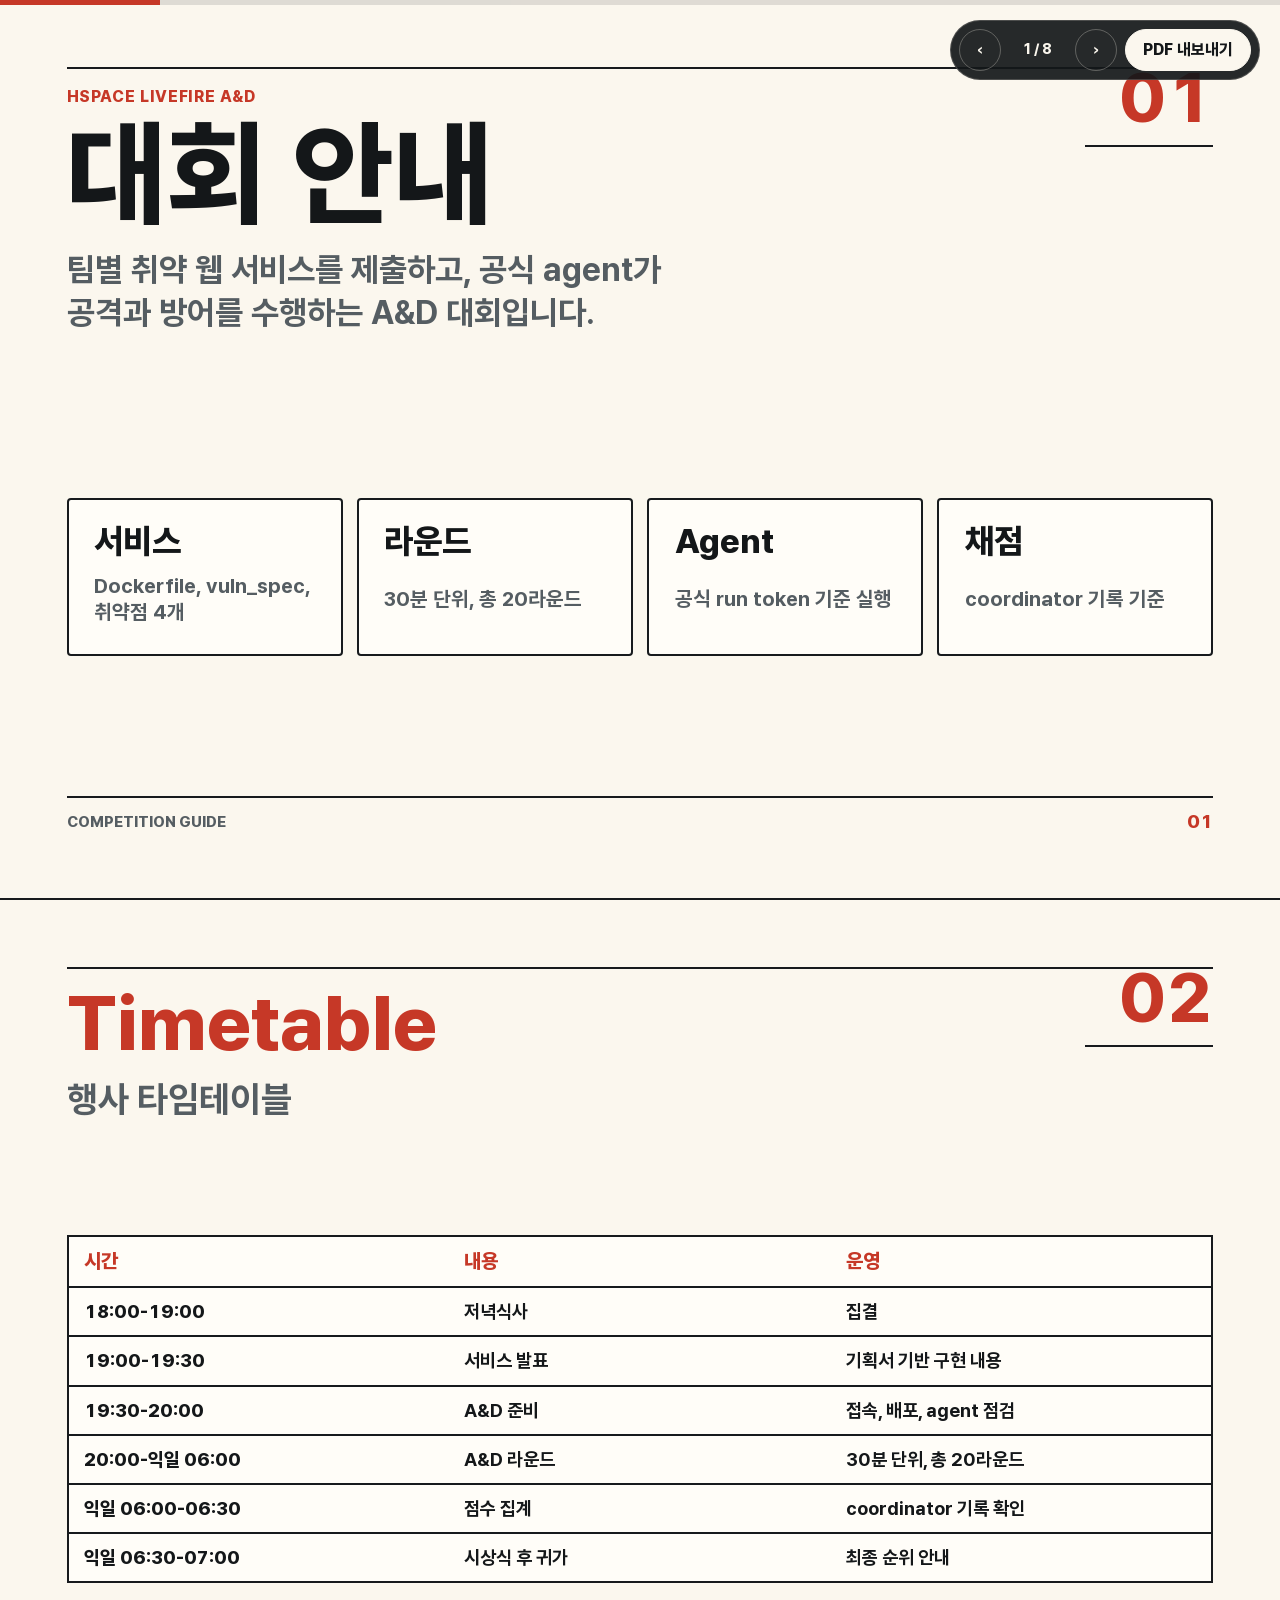
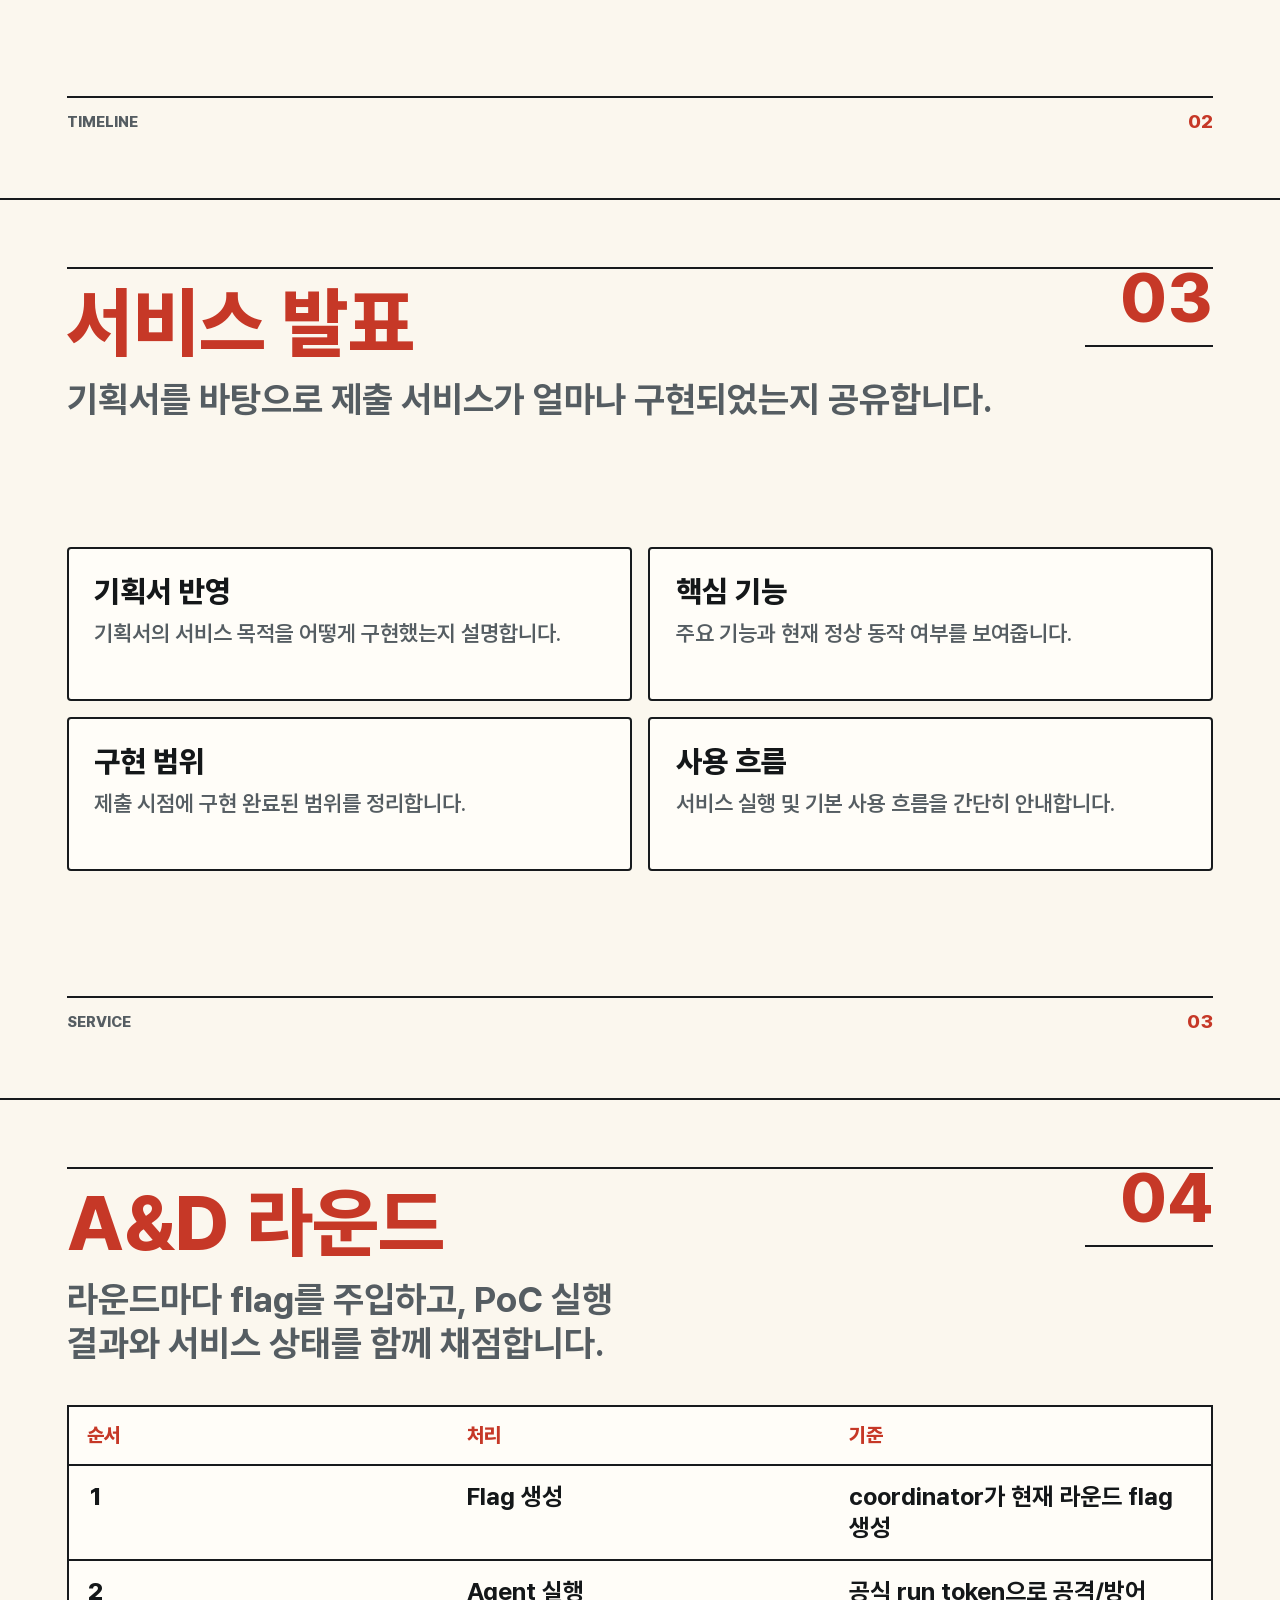
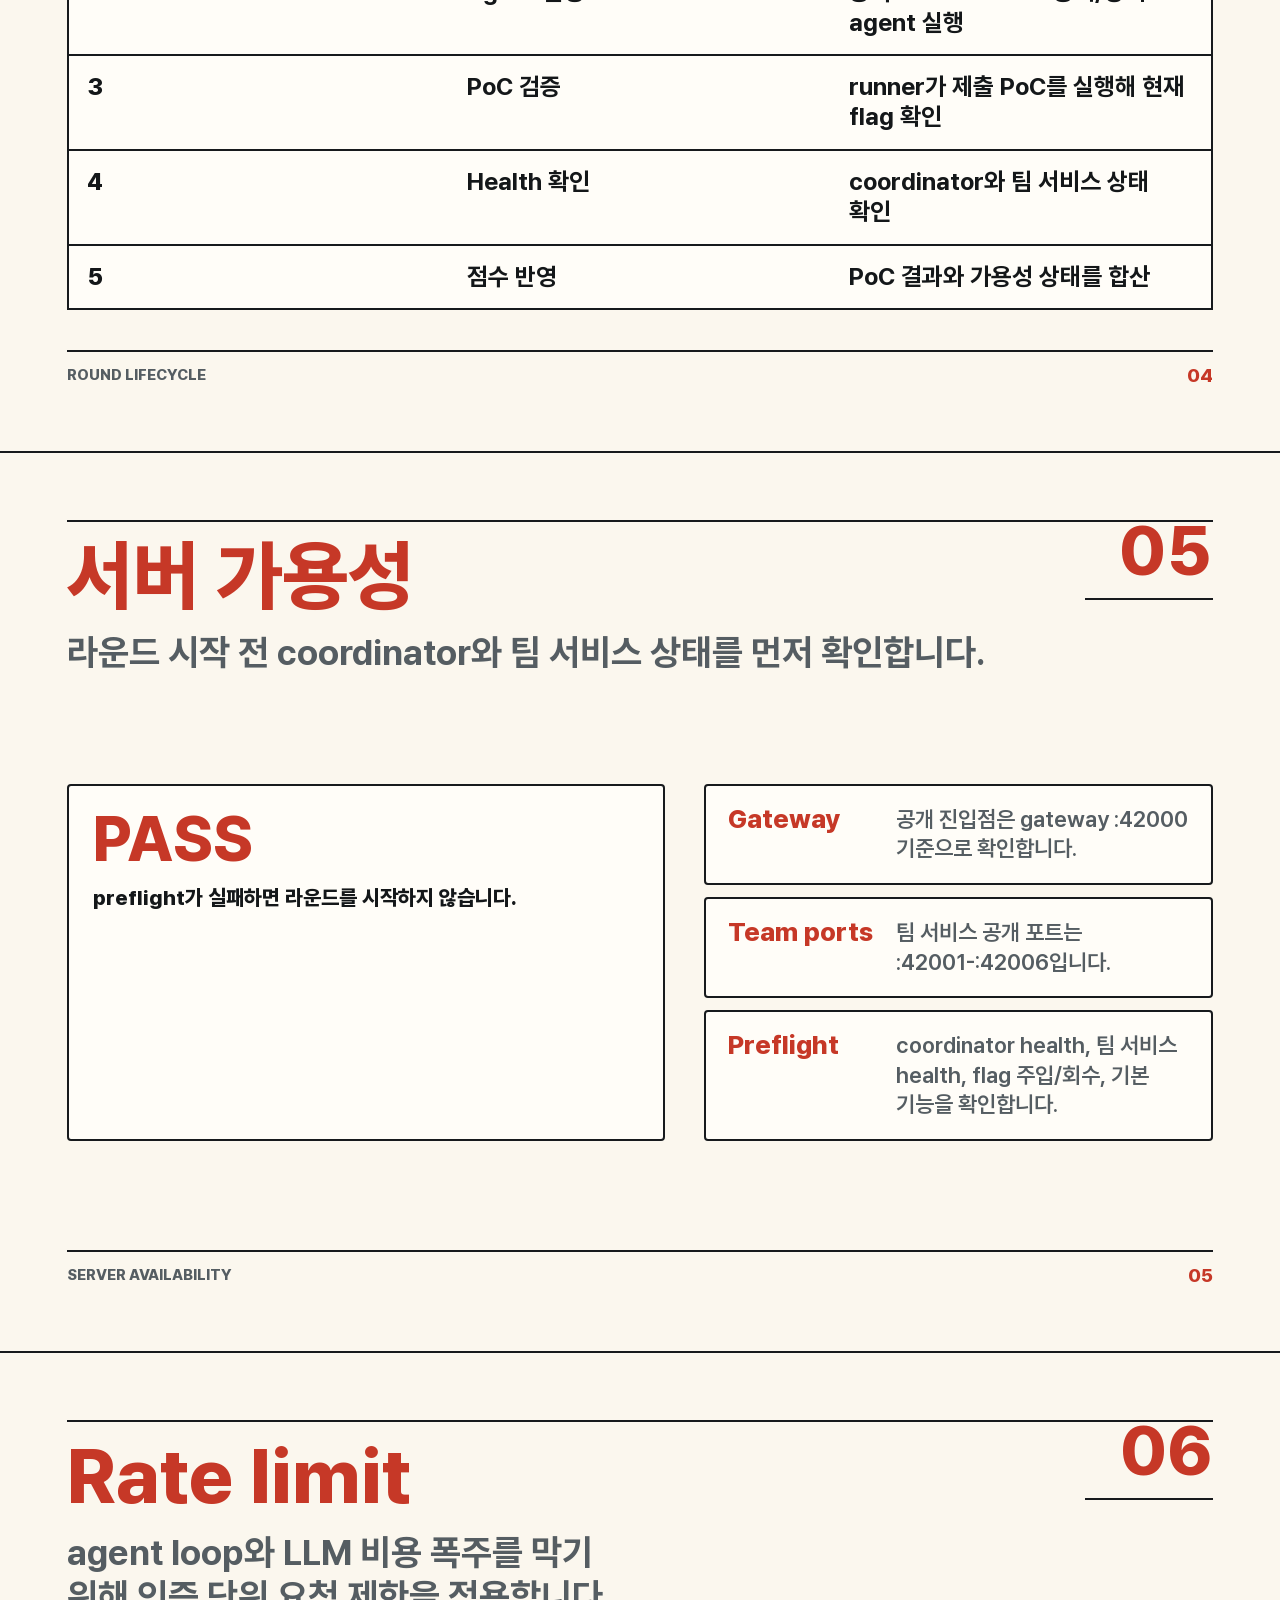
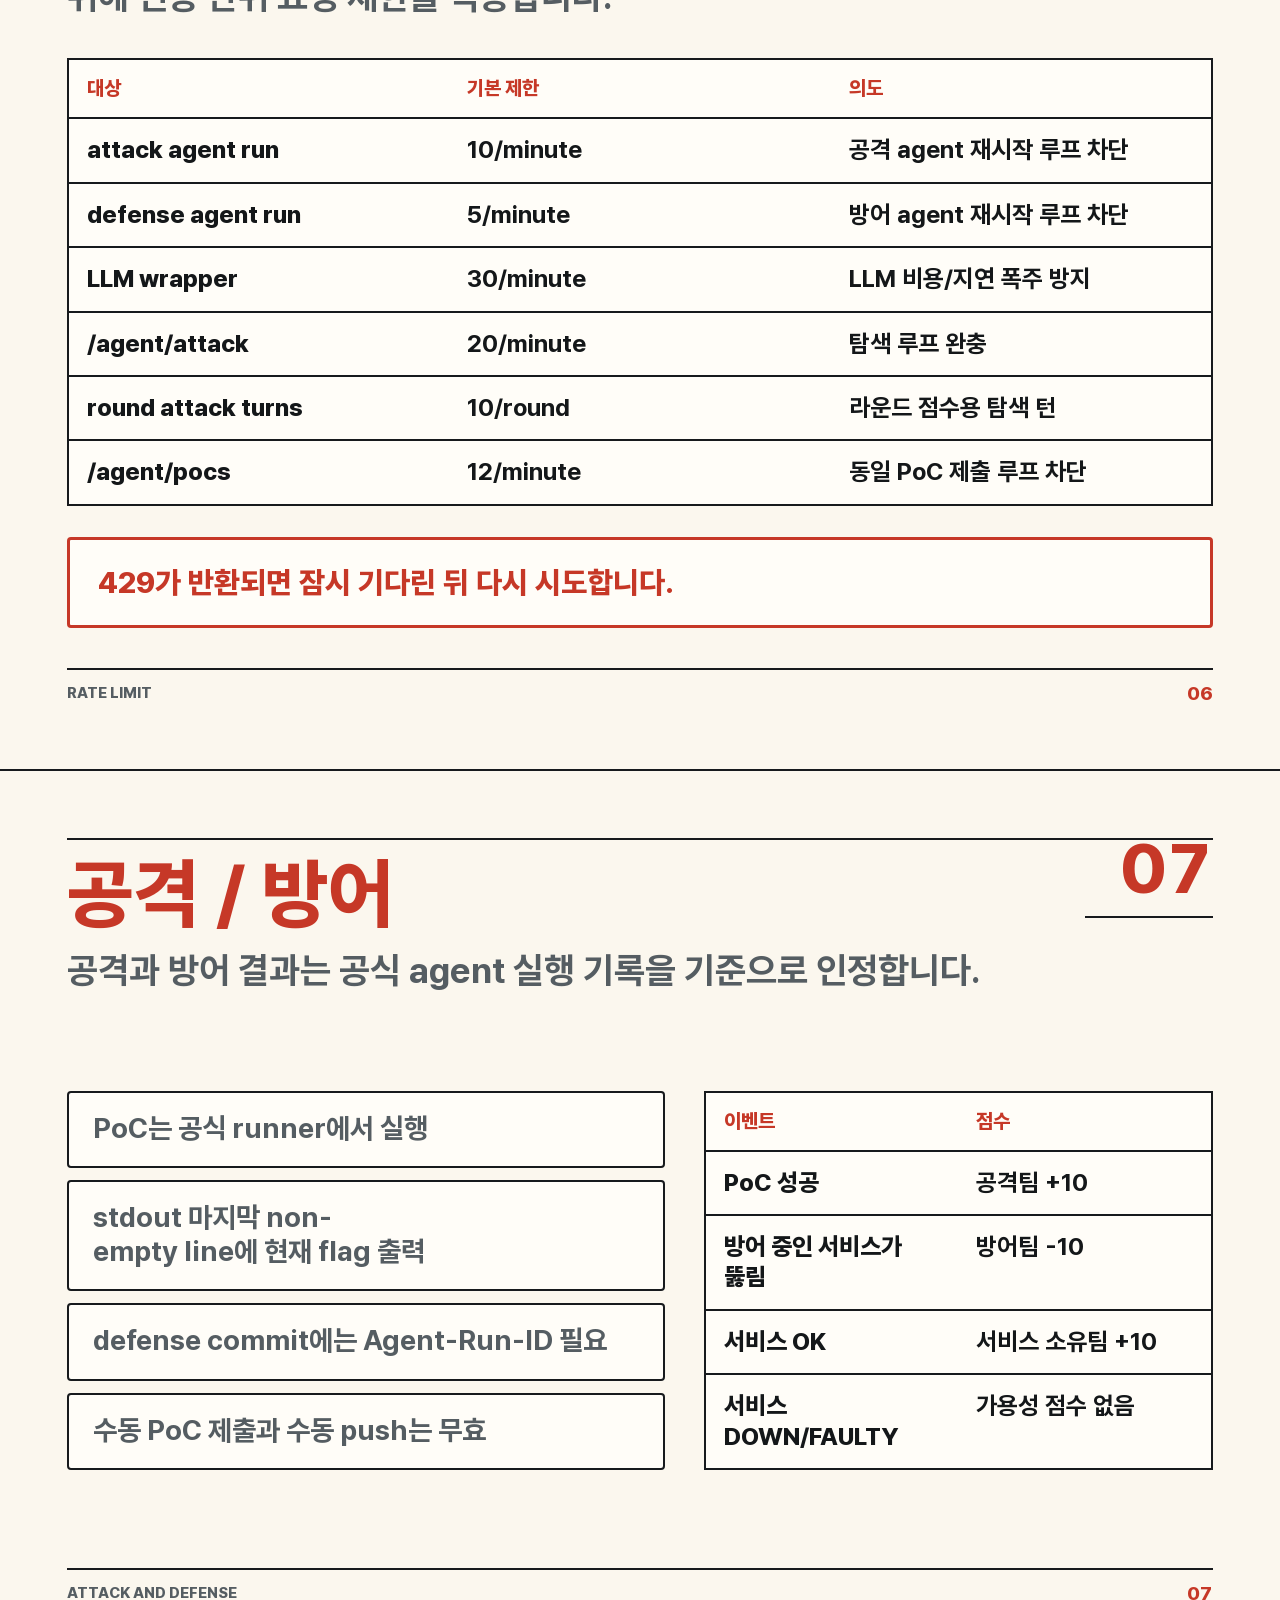
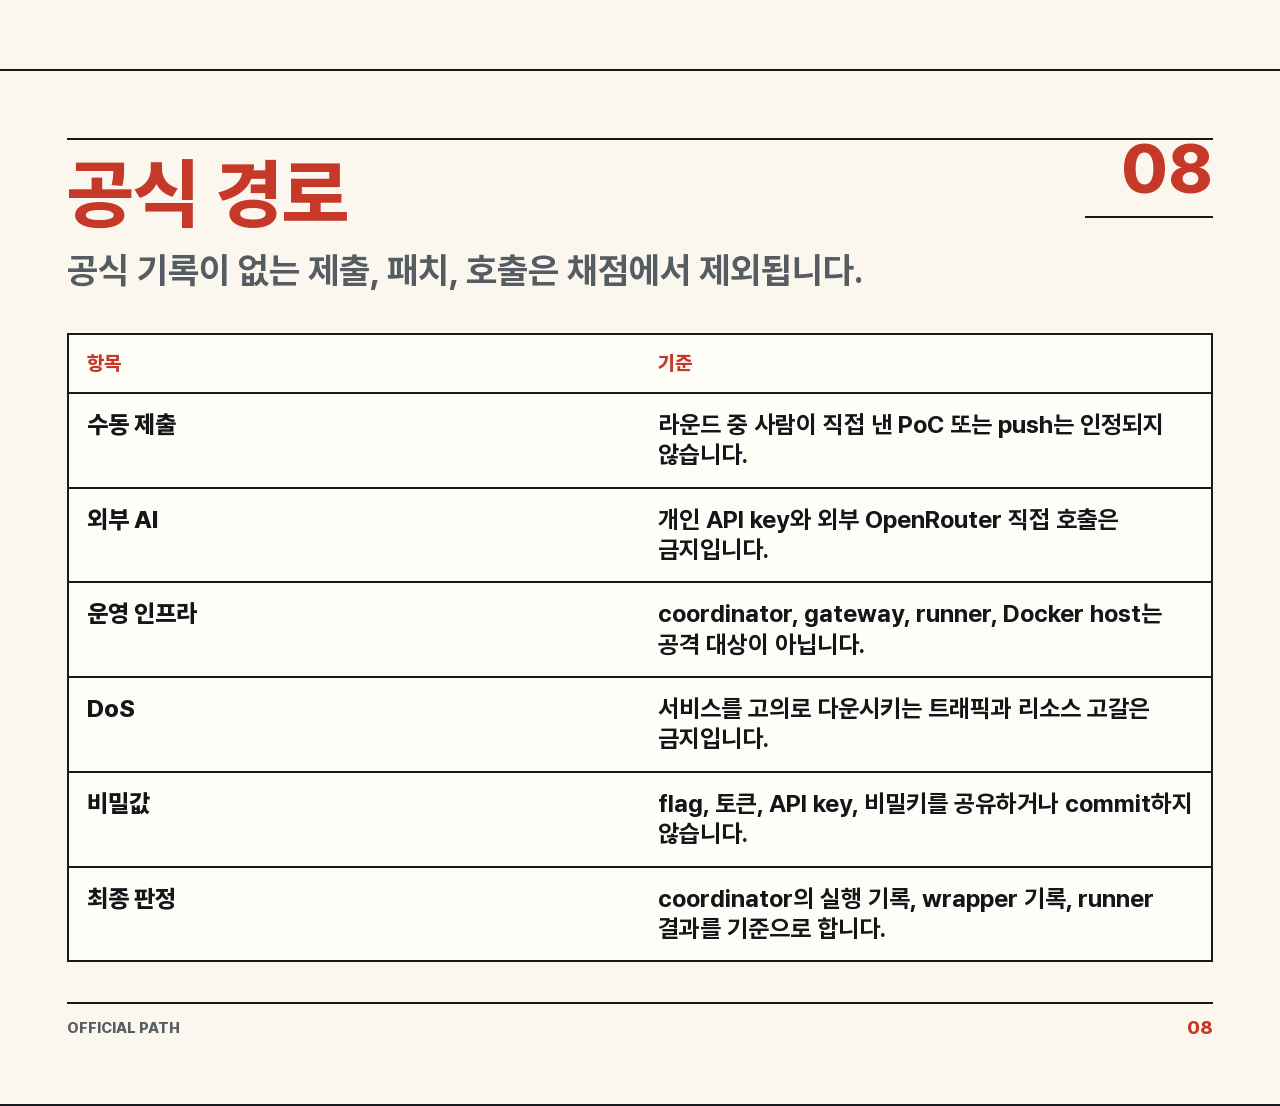
==== commit e86ee8cb: "Implement queued PoC snapshot scoring" ====
--- a/docs/presentation/event-day-briefing.html
+++ b/docs/presentation/event-day-briefing.html
@@ -5,22 +5,48 @@
   <meta name="viewport" content="width=device-width, initial-scale=1">
   <title>HSPACE LiveFire A&amp;D 대회 안내</title>
   <style>
+    @font-face {
+      font-family: "DeckSans";
+      font-style: normal;
+      font-weight: 400;
+      src: url("fonts/Pretendard-400.woff") format("woff");
+    }
+
+    @font-face {
+      font-family: "DeckSans";
+      font-style: normal;
+      font-weight: 600;
+      src: url("fonts/Pretendard-600.woff") format("woff");
+    }
+
+    @font-face {
+      font-family: "DeckSans";
+      font-style: normal;
+      font-weight: 700;
+      src: url("fonts/Pretendard-700.woff") format("woff");
+    }
+
+    @font-face {
+      font-family: "DeckSans";
+      font-style: normal;
+      font-weight: 800;
+      src: url("fonts/Pretendard-800.woff") format("woff");
+    }
+
     :root {
-      --bg: #090d11;
-      --surface: #121a21;
-      --surface-2: #1d2832;
-      --ink: #fff5e8;
-      --muted: #b8c7ce;
-      --line: rgba(255, 245, 232, 0.18);
-      --line-strong: rgba(255, 245, 232, 0.34);
-      --red: #ff5638;
-      --green: #45d6b2;
-      --yellow: #f3be59;
-      --blue: #76a8ff;
-      --danger: #ff6680;
-      --radius: 8px;
-      --pad: clamp(36px, 5.8vw, 86px);
-      --shadow: 0 28px 80px rgba(0, 0, 0, 0.36);
+      --paper: #fbf7ee;
+      --paper-2: #f1eadf;
+      --ink: #141719;
+      --muted: #555d62;
+      --line: #171a1d;
+      --line-soft: rgba(20, 23, 25, 0.18);
+      --red: #c63827;
+      --green: #126a55;
+      --yellow: #9b650e;
+      --blue: #254f91;
+      --danger: #a82439;
+      --radius: 4px;
+      --pad: clamp(38px, 5.2vw, 76px);
       --ease: cubic-bezier(0.22, 1, 0.36, 1);
     }
 
@@ -29,10 +55,10 @@
     }
 
     html {
-      background: var(--bg);
+      background: var(--paper-2);
       color: var(--ink);
-      font-family: "Pretendard", "Apple SD Gothic Neo", "Noto Sans KR", "Malgun Gothic", system-ui, sans-serif;
-      line-height: 1.25;
+      font-family: "DeckSans", "Pretendard", "Apple SD Gothic Neo", "Malgun Gothic", system-ui, sans-serif;
+      line-height: 1.22;
       scroll-behavior: smooth;
     }
 
@@ -47,11 +73,9 @@
 
     .toolbar {
       align-items: center;
-      backdrop-filter: blur(16px);
-      background: rgba(9, 13, 17, 0.76);
-      border: 1px solid var(--line);
+      background: rgba(20, 23, 25, 0.92);
+      border: 1px solid rgba(251, 247, 238, 0.18);
       border-radius: 999px;
-      box-shadow: 0 18px 48px rgba(0, 0, 0, 0.34);
       display: flex;
       gap: 8px;
       padding: 8px;
@@ -63,13 +87,13 @@
 
     .toolbar button {
       align-items: center;
-      background: rgba(255, 245, 232, 0.09);
-      border: 1px solid var(--line);
+      background: transparent;
+      border: 1px solid rgba(251, 247, 238, 0.28);
       border-radius: 999px;
-      color: var(--ink);
+      color: var(--paper);
       cursor: pointer;
       display: inline-flex;
-      font-weight: 900;
+      font-weight: 800;
       justify-content: center;
       min-height: 42px;
       min-width: 42px;
@@ -77,33 +101,32 @@
     }
 
     .toolbar button:hover {
-      background: rgba(255, 245, 232, 0.15);
-      border-color: var(--line-strong);
+      background: rgba(251, 247, 238, 0.12);
     }
 
     .toolbar button:focus-visible {
-      outline: 3px solid rgba(69, 214, 178, 0.72);
+      outline: 3px solid var(--red);
       outline-offset: 3px;
     }
 
     .toolbar .print {
-      background: var(--red);
-      border-color: transparent;
-      color: #1c0805;
-      min-width: 132px;
+      background: var(--paper);
+      border-color: var(--paper);
+      color: var(--ink);
+      min-width: 126px;
     }
 
     .counter {
-      color: var(--muted);
+      color: var(--paper);
       font-size: 14px;
-      font-weight: 900;
+      font-weight: 800;
       min-width: 58px;
       text-align: center;
     }
 
     .progress {
-      background: rgba(255, 245, 232, 0.12);
-      height: 4px;
+      background: rgba(20, 23, 25, 0.12);
+      height: 5px;
       left: 0;
       position: fixed;
       right: 0;
@@ -112,77 +135,65 @@
     }
 
     .progress span {
-      background: linear-gradient(90deg, var(--red), var(--green), var(--yellow), var(--blue));
+      background: var(--red);
       display: block;
       height: 100%;
       transform-origin: left center;
       transform: scaleX(0.07);
-      transition: transform 240ms var(--ease);
+      transition: transform 220ms var(--ease);
+    }
+
+    .deck {
+      counter-reset: slide;
     }
 
     .slide {
-      background:
-        linear-gradient(120deg, rgba(255, 86, 56, 0.14), transparent 36%),
-        radial-gradient(circle at 83% 16%, rgba(69, 214, 178, 0.12), transparent 30%),
-        linear-gradient(180deg, var(--surface), var(--bg));
-      border-bottom: 1px solid var(--line);
-      display: flex;
-      flex-direction: column;
-      gap: clamp(24px, 3.2vw, 44px);
-      justify-content: space-between;
+      background: var(--paper);
+      border-bottom: 2px solid var(--line);
+      counter-increment: slide;
+      display: grid;
+      gap: clamp(24px, 3.1vw, 42px);
+      grid-template-rows: auto minmax(0, 1fr) auto;
       min-height: 100svh;
       overflow: hidden;
       padding: var(--pad);
       position: relative;
     }
 
-    .slide:nth-child(3n + 2) {
-      background:
-        linear-gradient(120deg, rgba(118, 168, 255, 0.15), transparent 36%),
-        radial-gradient(circle at 80% 18%, rgba(243, 190, 89, 0.12), transparent 28%),
-        linear-gradient(180deg, #111a24, var(--bg));
-    }
-
-    .slide:nth-child(3n + 3) {
-      background:
-        linear-gradient(120deg, rgba(69, 214, 178, 0.13), transparent 36%),
-        radial-gradient(circle at 78% 22%, rgba(255, 102, 128, 0.12), transparent 30%),
-        linear-gradient(180deg, #10191d, var(--bg));
-    }
-
     .slide::before {
-      background: linear-gradient(90deg, var(--red), var(--green), var(--yellow), var(--blue));
-      content: "";
-      height: 6px;
-      left: var(--pad);
+      border-bottom: 2px solid var(--line);
+      color: var(--red);
+      content: counter(slide, decimal-leading-zero);
+      font-size: clamp(42px, 5.4vw, 82px);
+      font-weight: 800;
+      font-variant-numeric: tabular-nums;
+      letter-spacing: 0;
+      line-height: 0.9;
+      padding-bottom: 16px;
       position: absolute;
       right: var(--pad);
-      top: 0;
-    }
-
-    .slide::after {
-      background-image:
-        linear-gradient(rgba(255, 245, 232, 0.045) 1px, transparent 1px),
-        linear-gradient(90deg, rgba(255, 245, 232, 0.04) 1px, transparent 1px);
-      background-size: 48px 48px;
-      content: "";
-      inset: 0;
-      mask-image: linear-gradient(180deg, transparent, black 18%, black 78%, transparent);
-      opacity: 0.55;
-      pointer-events: none;
-      position: absolute;
+      text-align: right;
+      top: var(--pad);
+      width: clamp(92px, 10vw, 150px);
     }
 
     .slide > * {
+      min-width: 0;
       position: relative;
       z-index: 1;
+    }
+
+    .slide header {
+      border-top: 2px solid var(--line);
+      padding-top: 18px;
+      padding-right: clamp(118px, 15vw, 210px);
     }
 
     .body {
       align-content: center;
       display: grid;
-      flex: 1;
-      gap: clamp(22px, 3.4vw, 46px);
+      gap: clamp(18px, 2.4vw, 34px);
+      min-height: 0;
     }
 
     .center {
@@ -190,11 +201,20 @@
     }
 
     .kicker {
-      color: var(--green);
-      font-size: clamp(18px, 1.55vw, 25px);
-      font-weight: 1000;
+      color: var(--red);
+      font-size: clamp(54px, 6vw, 90px);
+      font-weight: 800;
       letter-spacing: 0;
+      line-height: 0.96;
       margin: 0 0 18px;
+      text-transform: none;
+    }
+
+    .slide:first-child .kicker {
+      font-size: clamp(16px, 1.25vw, 21px);
+      letter-spacing: 0.04em;
+      line-height: 1.2;
+      margin-bottom: 14px;
       text-transform: uppercase;
     }
 
@@ -203,43 +223,51 @@
     h3,
     p {
       margin-top: 0;
+      overflow-wrap: break-word;
+      text-wrap: balance;
+      word-break: keep-all;
     }
 
     h1 {
-      font-size: clamp(72px, 9.2vw, 142px);
+      font-size: clamp(76px, 9vw, 128px);
+      font-weight: 800;
       letter-spacing: 0;
       line-height: 0.92;
-      margin-bottom: 26px;
-      max-width: 1180px;
+      margin-bottom: 22px;
+      max-width: 1060px;
     }
 
     h2 {
-      font-size: clamp(54px, 6vw, 92px);
+      color: var(--muted);
+      font-size: clamp(30px, 2.8vw, 43px);
+      font-weight: 700;
       letter-spacing: 0;
-      line-height: 0.98;
-      margin-bottom: 22px;
-      max-width: 1220px;
+      line-height: 1.22;
+      margin-bottom: 0;
+      max-width: 1120px;
     }
 
     h3 {
-      font-size: clamp(30px, 2.8vw, 44px);
+      font-size: clamp(26px, 2.35vw, 38px);
+      font-weight: 800;
       letter-spacing: 0;
-      line-height: 1.05;
-      margin-bottom: 14px;
+      line-height: 1.08;
+      margin-bottom: 12px;
     }
 
     .lead {
       color: var(--muted);
-      font-size: clamp(30px, 3.1vw, 46px);
-      line-height: 1.28;
+      font-size: clamp(27px, 2.55vw, 39px);
+      font-weight: 700;
+      line-height: 1.34;
       margin-bottom: 0;
-      max-width: 1120px;
+      max-width: 980px;
     }
 
     .text {
       color: var(--muted);
-      font-size: clamp(24px, 2.15vw, 34px);
-      line-height: 1.35;
+      font-size: clamp(22px, 1.85vw, 30px);
+      line-height: 1.38;
       margin-bottom: 0;
     }
 
@@ -251,15 +279,15 @@
 
     .split {
       display: grid;
-      gap: clamp(26px, 4vw, 58px);
-      grid-template-columns: minmax(0, 1.06fr) minmax(360px, 0.94fr);
+      gap: clamp(22px, 3vw, 42px);
+      grid-template-columns: minmax(0, 1.08fr) minmax(340px, 0.92fr);
     }
 
     .grid-2,
     .grid-3,
     .grid-4 {
       display: grid;
-      gap: 18px;
+      gap: 16px;
     }
 
     .grid-2 { grid-template-columns: repeat(2, minmax(0, 1fr)); }
@@ -272,309 +300,343 @@
     .team,
     .rule,
     .terminal {
-      background: rgba(255, 245, 232, 0.078);
-      border: 1px solid var(--line);
+      background: #fffdf8;
+      border: 2px solid var(--line);
       border-radius: var(--radius);
-      box-shadow: var(--shadow);
+      color: var(--ink);
     }
 
     .card,
     .rule {
-      min-height: 178px;
-      padding: clamp(24px, 2.6vw, 36px);
+      min-height: 154px;
+      padding: clamp(20px, 2vw, 30px);
     }
 
     .card p,
     .rule p {
       color: var(--muted);
-      font-size: clamp(24px, 2vw, 32px);
-      line-height: 1.32;
+      font-size: clamp(22px, 1.72vw, 28px);
+      font-weight: 600;
+      line-height: 1.34;
       margin-bottom: 0;
     }
 
     .chip-row {
+      align-content: start;
       display: flex;
       flex-wrap: wrap;
-      gap: 14px;
+      gap: 12px;
     }
 
     .chip {
       align-items: center;
-      background: rgba(255, 245, 232, 0.1);
-      border: 1px solid var(--line);
+      background: #fffdf8;
+      border: 2px solid var(--line);
       border-radius: 999px;
       color: var(--ink);
       display: inline-flex;
-      font-size: clamp(22px, 1.9vw, 30px);
-      font-weight: 900;
-      min-height: 50px;
-      padding: 10px 18px;
+      font-size: clamp(20px, 1.65vw, 27px);
+      font-weight: 800;
+      min-height: 48px;
+      padding: 9px 17px;
       white-space: nowrap;
     }
 
     .chip.good {
-      background: rgba(69, 214, 178, 0.14);
-      border-color: rgba(69, 214, 178, 0.42);
-      color: #c8fff0;
+      border-color: var(--green);
+      color: var(--green);
     }
 
     .chip.warn {
-      background: rgba(243, 190, 89, 0.14);
-      border-color: rgba(243, 190, 89, 0.42);
-      color: #ffe4a9;
+      border-color: var(--yellow);
+      color: var(--yellow);
     }
 
     .chip.bad {
-      background: rgba(255, 102, 128, 0.14);
-      border-color: rgba(255, 102, 128, 0.42);
-      color: #ffd0d8;
+      border-color: var(--danger);
+      color: var(--danger);
     }
 
     .route {
       display: grid;
-      gap: 16px;
+      gap: 14px;
       grid-template-columns: repeat(4, minmax(0, 1fr));
-      margin-top: 40px;
+      margin-top: 22px;
     }
 
     .route .card {
-      min-height: 180px;
+      display: grid;
+      min-height: 158px;
+      padding-top: 24px;
     }
 
     .route b {
       color: var(--ink);
       display: block;
-      font-size: clamp(32px, 2.8vw, 45px);
+      font-size: clamp(31px, 2.65vw, 43px);
+      font-weight: 800;
       line-height: 1.02;
-      margin-bottom: 16px;
+      margin-bottom: 12px;
+      word-break: keep-all;
     }
 
     .route span {
       color: var(--muted);
       display: block;
-      font-size: clamp(22px, 1.8vw, 28px);
+      font-size: clamp(20px, 1.6vw, 26px);
+      font-weight: 700;
       line-height: 1.28;
+      word-break: keep-all;
     }
 
     .list {
       display: grid;
-      gap: 16px;
+      gap: 12px;
       list-style: none;
       margin: 0;
       padding: 0;
     }
 
     .list li {
-      background: rgba(255, 245, 232, 0.078);
-      border: 1px solid var(--line);
+      background: #fffdf8;
+      border: 2px solid var(--line);
       border-radius: var(--radius);
       color: var(--muted);
-      font-size: clamp(28px, 2.55vw, 40px);
-      font-weight: 800;
-      line-height: 1.25;
-      min-height: 86px;
-      padding: 22px 28px;
+      font-size: clamp(25px, 2.2vw, 34px);
+      font-weight: 700;
+      line-height: 1.22;
+      min-height: 74px;
+      overflow-wrap: break-word;
+      padding: 18px 24px;
+      text-wrap: balance;
+      word-break: keep-all;
     }
 
     .list strong {
       color: var(--ink);
+      font-weight: 800;
     }
 
     .stack {
       display: grid;
-      gap: 15px;
+      gap: 12px;
     }
 
     .row {
-      box-shadow: none;
       display: grid;
-      gap: 22px;
-      grid-template-columns: minmax(220px, 0.36fr) minmax(0, 1fr);
-      min-height: 88px;
-      padding: 22px 26px;
+      gap: 18px;
+      grid-template-columns: minmax(150px, 0.32fr) minmax(0, 1fr);
+      min-height: 80px;
+      padding: 19px 22px;
     }
 
     .row strong {
-      color: var(--ink);
-      font-size: clamp(28px, 2.35vw, 38px);
+      color: var(--red);
+      font-size: clamp(25px, 2.05vw, 34px);
+      font-weight: 800;
       line-height: 1.04;
+      word-break: keep-all;
     }
 
     .row span {
       color: var(--muted);
-      font-size: clamp(24px, 2vw, 31px);
-      line-height: 1.32;
+      font-size: clamp(22px, 1.74vw, 29px);
+      font-weight: 600;
+      line-height: 1.33;
+      word-break: keep-all;
     }
 
     .flow {
       display: grid;
-      gap: 16px;
+      gap: 14px;
       grid-template-columns: repeat(5, minmax(0, 1fr));
     }
 
     .flow .card {
-      min-height: 220px;
+      min-height: 192px;
     }
 
     .flow b {
       color: var(--ink);
       display: block;
-      font-size: clamp(30px, 2.45vw, 40px);
-      line-height: 1.04;
-      margin-bottom: 16px;
+      font-size: clamp(27px, 2.1vw, 36px);
+      font-weight: 800;
+      line-height: 1.05;
+      margin-bottom: 12px;
+      word-break: keep-all;
     }
 
     .flow span {
       color: var(--muted);
       display: block;
-      font-size: clamp(22px, 1.75vw, 28px);
+      font-size: clamp(19px, 1.45vw, 25px);
+      font-weight: 700;
       line-height: 1.28;
+      word-break: keep-all;
     }
 
     .metric-grid {
       display: grid;
-      gap: 18px;
+      gap: 14px;
       grid-template-columns: repeat(4, minmax(0, 1fr));
     }
 
     .metric {
-      min-height: 190px;
-      padding: 26px;
+      min-height: 176px;
+      padding: 24px;
     }
 
     .metric strong {
-      color: var(--ink);
+      color: var(--red);
       display: block;
-      font-size: clamp(56px, 5.4vw, 90px);
+      font-size: clamp(50px, 4.9vw, 78px);
+      font-weight: 800;
+      font-variant-numeric: tabular-nums;
       letter-spacing: 0;
       line-height: 0.92;
       margin-bottom: 18px;
     }
 
     .metric span {
-      color: var(--muted);
+      color: var(--ink);
       display: block;
-      font-size: clamp(23px, 1.9vw, 31px);
-      line-height: 1.28;
+      font-size: clamp(21px, 1.65vw, 28px);
+      font-weight: 800;
+      line-height: 1.24;
+      word-break: keep-all;
     }
 
     .swap {
       display: grid;
-      gap: 16px;
+      gap: 12px;
       grid-template-columns: repeat(3, minmax(0, 1fr));
     }
 
     .team {
-      box-shadow: none;
-      min-height: 150px;
-      padding: 24px;
+      min-height: 132px;
+      padding: 22px;
     }
 
     .team strong {
+      color: var(--red);
+      display: block;
+      font-size: clamp(34px, 3vw, 50px);
+      font-weight: 800;
+      line-height: 0.95;
+      margin-bottom: 12px;
+    }
+
+    .team span {
       color: var(--ink);
       display: block;
-      font-size: clamp(36px, 3.4vw, 58px);
-      line-height: 0.95;
-      margin-bottom: 14px;
-    }
-
-    .team span {
-      color: var(--muted);
-      display: block;
-      font-size: clamp(24px, 2vw, 32px);
+      font-size: clamp(22px, 1.8vw, 30px);
+      font-weight: 800;
+      line-height: 1.22;
+      word-break: keep-all;
+    }
+
+    .table {
+      background: #fffdf8;
+      border: 2px solid var(--line);
+      border-collapse: collapse;
+      font-size: clamp(23px, 1.9vw, 31px);
+      font-weight: 700;
       line-height: 1.25;
-    }
-
-    .table {
-      border-collapse: collapse;
-      font-size: clamp(25px, 2.1vw, 34px);
-      overflow: hidden;
+      table-layout: fixed;
       width: 100%;
     }
 
     .table th,
     .table td {
-      border-bottom: 1px solid var(--line);
-      padding: 20px 22px;
+      border-bottom: 2px solid var(--line);
+      padding: 16px 18px;
       text-align: left;
       vertical-align: top;
+      overflow-wrap: anywhere;
+      word-break: keep-all;
     }
 
     .table th {
-      color: var(--green);
-      font-size: clamp(22px, 1.75vw, 28px);
-      font-weight: 1000;
+      color: var(--red);
+      font-size: clamp(20px, 1.55vw, 26px);
+      font-weight: 800;
+    }
+
+    .table td:first-child {
+      color: var(--ink);
+      font-weight: 800;
+      font-variant-numeric: tabular-nums;
     }
 
     .table tr:last-child td {
       border-bottom: 0;
     }
 
+    .timetable {
+      font-size: clamp(18px, 1.45vw, 24px);
+    }
+
+    .timetable th,
+    .timetable td {
+      padding: 12px 15px;
+    }
+
     .badge {
+      border: 2px solid currentColor;
       border-radius: 999px;
       display: inline-flex;
-      font-weight: 1000;
+      font-weight: 800;
       justify-content: center;
       min-width: 96px;
       padding: 8px 14px;
     }
 
-    .plus {
-      background: rgba(69, 214, 178, 0.14);
-      color: #c8fff0;
-    }
-
-    .minus {
-      background: rgba(255, 102, 128, 0.14);
-      color: #ffd0d8;
-    }
-
-    .zero {
-      background: rgba(255, 245, 232, 0.1);
-      color: var(--muted);
-    }
+    .plus { color: var(--green); }
+    .minus { color: var(--danger); }
+    .zero { color: var(--muted); }
 
     .callout {
-      background: rgba(255, 86, 56, 0.14);
-      border: 1px solid rgba(255, 86, 56, 0.42);
+      background: #fffdf8;
+      border: 3px solid var(--red);
       border-radius: var(--radius);
-      color: #ffd4cc;
-      font-size: clamp(30px, 2.8vw, 44px);
-      font-weight: 1000;
+      color: var(--red);
+      font-size: clamp(27px, 2.35vw, 38px);
+      font-weight: 800;
       line-height: 1.24;
-      padding: 28px 32px;
+      padding: 24px 28px;
+      text-wrap: balance;
+      word-break: keep-all;
     }
 
     .callout.good {
-      background: rgba(69, 214, 178, 0.13);
-      border-color: rgba(69, 214, 178, 0.42);
-      color: #d8fff5;
+      border-color: var(--green);
+      color: var(--green);
     }
 
     .terminal {
-      background: #070a0d;
-      border-color: rgba(69, 214, 178, 0.3);
-      color: #d9fff3;
-      font-family: "SFMono-Regular", "Cascadia Code", "Consolas", monospace;
-      font-size: clamp(21px, 1.85vw, 29px);
-      line-height: 1.55;
+      background: var(--ink);
+      border-color: var(--ink);
+      color: var(--paper);
+      font-family: "DeckSans", "Pretendard", "Apple SD Gothic Neo", "Malgun Gothic", system-ui, sans-serif;
+      font-size: clamp(20px, 1.55vw, 26px);
+      font-weight: 700;
+      line-height: 1.5;
       overflow: hidden;
     }
 
     .terminal-bar {
       align-items: center;
-      background: rgba(255, 245, 232, 0.06);
-      border-bottom: 1px solid var(--line);
+      border-bottom: 2px solid rgba(251, 247, 238, 0.26);
       display: flex;
       gap: 10px;
-      padding: 14px 18px;
+      padding: 12px 16px;
     }
 
     .dot {
       border-radius: 50%;
       display: inline-block;
-      height: 12px;
-      width: 12px;
+      height: 11px;
+      width: 11px;
     }
 
     .dot.red { background: var(--red); }
@@ -582,30 +644,36 @@
     .dot.green { background: var(--green); }
 
     .terminal pre {
+      font-family: inherit;
       margin: 0;
       overflow-wrap: anywhere;
-      padding: 24px;
+      padding: 22px;
       white-space: pre-wrap;
     }
 
     .footer {
-      align-items: center;
-      color: rgba(255, 245, 232, 0.54);
+      align-items: end;
+      border-top: 2px solid var(--line);
+      color: var(--muted);
       display: flex;
       font-size: 15px;
-      font-weight: 900;
+      font-weight: 800;
       justify-content: space-between;
+      padding-top: 14px;
+      text-transform: uppercase;
     }
 
     .footer span:last-child {
-      color: rgba(255, 245, 232, 0.36);
-      font-family: "SFMono-Regular", "Cascadia Code", "Consolas", monospace;
+      color: var(--red);
+      font-size: 19px;
+      font-variant-numeric: tabular-nums;
+      line-height: 1;
     }
 
     .reveal {
       opacity: 0;
-      transform: translateY(18px);
-      transition: opacity 520ms var(--ease), transform 520ms var(--ease);
+      transform: translateY(14px);
+      transition: opacity 420ms var(--ease), transform 420ms var(--ease);
     }
 
     .slide.is-active .reveal {
@@ -613,9 +681,9 @@
       transform: translateY(0);
     }
 
-    .slide.is-active .reveal:nth-child(2) { transition-delay: 80ms; }
-    .slide.is-active .reveal:nth-child(3) { transition-delay: 150ms; }
-    .slide.is-active .reveal:nth-child(4) { transition-delay: 220ms; }
+    .slide.is-active .reveal:nth-child(2) { transition-delay: 70ms; }
+    .slide.is-active .reveal:nth-child(3) { transition-delay: 130ms; }
+    .slide.is-active .reveal:nth-child(4) { transition-delay: 190ms; }
 
     @media (max-width: 980px) {
       .toolbar {
@@ -626,7 +694,19 @@
       }
 
       .slide {
-        padding: 86px clamp(22px, 5vw, 36px) 30px;
+        padding: 88px clamp(22px, 5vw, 34px) 30px;
+      }
+
+      .slide::before {
+        font-size: 34px;
+        padding-bottom: 8px;
+        right: clamp(22px, 5vw, 34px);
+        top: 88px;
+        width: 68px;
+      }
+
+      .slide header {
+        padding-right: 82px;
       }
 
       .split,
@@ -643,6 +723,19 @@
       .row {
         grid-template-columns: 1fr;
       }
+
+      .table {
+        font-size: 16px;
+      }
+
+      .table th,
+      .table td {
+        padding: 10px;
+      }
+
+      .timetable {
+        font-size: 14px;
+      }
     }
 
     @media (prefers-reduced-motion: reduce) {
@@ -665,12 +758,13 @@
 
     @media print {
       :root {
-        --pad: 0.62in;
+        --pad: 0.52in;
       }
 
       html,
       body {
-        background: #fff;
+        background: #fffdf8;
+        color: #141719;
         height: auto;
         margin: 0;
         overflow: visible;
@@ -689,9 +783,11 @@
       }
 
       .slide {
+        background: #fffdf8 !important;
         break-after: page;
         break-inside: avoid;
         border: 0;
+        gap: 0.24in;
         height: 9in;
         min-height: 9in;
         overflow: hidden;
@@ -703,6 +799,36 @@
         print-color-adjust: exact;
       }
 
+      .slide::before {
+        font-size: 54pt;
+        padding-bottom: 0.11in;
+        width: 1.2in;
+      }
+
+      .slide header {
+        padding-right: 1.55in;
+        padding-top: 0.14in;
+      }
+
+      .body {
+        gap: 0.18in;
+        min-height: 0;
+      }
+
+      .split {
+        gap: 0.24in;
+      }
+
+      .grid-2,
+      .grid-3,
+      .grid-4,
+      .route,
+      .flow,
+      .metric-grid,
+      .swap {
+        gap: 0.11in;
+      }
+
       .slide:last-child {
         break-after: auto;
         page-break-after: auto;
@@ -713,10 +839,12 @@
         transform: none !important;
       }
 
-      h1 { font-size: 88pt; }
-      h2 { font-size: 58pt; }
-      h3 { font-size: 28pt; }
-      .lead { font-size: 30pt; }
+      h1 { font-size: 76pt; }
+      h2 { font-size: 27pt; }
+      h3 { font-size: 22pt; }
+      .kicker { font-size: 54pt; margin-bottom: 0.12in; }
+      .slide:first-child .kicker { font-size: 14pt; margin-bottom: 0.09in; }
+      .lead { font-size: 25pt; }
       .text,
       .card p,
       .rule p,
@@ -724,17 +852,85 @@
       .team span,
       .table,
       .terminal {
+        font-size: 17pt;
+      }
+      .card,
+      .rule {
+        min-height: 0;
+        padding: 0.18in;
+      }
+      .route .card,
+      .flow .card,
+      .metric,
+      .team {
+        min-height: 0;
+      }
+      .route b {
+        font-size: 25pt;
+      }
+      .route span,
+      .flow span,
+      .metric span {
+        font-size: 15pt;
+      }
+      .flow b {
+        font-size: 21pt;
+      }
+      .list {
+        gap: 0.08in;
+      }
+      .list li {
+        font-size: 18pt;
+        min-height: 0;
+        padding: 0.12in 0.16in;
+      }
+      .row {
+        min-height: 0;
+        padding: 0.13in 0.16in;
+      }
+      .row strong {
+        font-size: 20pt;
+      }
+      .table th,
+      .table td {
+        padding: 0.08in 0.11in;
+      }
+      .terminal {
+        background: #fffdf8 !important;
+        border-color: #141719;
+        color: #141719;
+      }
+      .terminal-bar {
+        border-bottom-color: #141719;
+        padding: 0.08in 0.12in;
+      }
+      .terminal pre {
+        line-height: 1.42;
+        padding: 0.14in;
+      }
+      .metric {
+        padding: 0.17in;
+      }
+      .metric strong { font-size: 45pt; }
+      .team {
+        padding: 0.15in;
+      }
+      .team strong { font-size: 28pt; }
+      .callout {
         font-size: 22pt;
-      }
-      .metric strong { font-size: 58pt; }
-      .callout { font-size: 29pt; }
-      .card,
-      .metric,
-      .row,
-      .team,
-      .rule,
-      .terminal {
-        box-shadow: none;
+        padding: 0.17in 0.2in;
+      }
+      .chip {
+        font-size: 15pt;
+        min-height: 0.36in;
+        padding: 0.07in 0.12in;
+      }
+      .footer {
+        font-size: 10pt;
+        padding-top: 0.1in;
+      }
+      .footer span:last-child {
+        font-size: 14pt;
       }
     }
   </style>
@@ -742,7 +938,7 @@
 <body>
   <div class="toolbar" aria-label="프레젠테이션 제어">
     <button type="button" data-action="prev" aria-label="이전 슬라이드">‹</button>
-    <span class="counter" aria-live="polite">1 / 15</span>
+    <span class="counter" aria-live="polite">1 / 8</span>
     <button type="button" data-action="next" aria-label="다음 슬라이드">›</button>
     <button class="print" type="button" data-action="print">PDF 내보내기</button>
   </div>
@@ -753,14 +949,14 @@
       <header>
         <p class="kicker">HSPACE LiveFire A&amp;D</p>
         <h1>대회 안내</h1>
-        <p class="lead">서비스 발표, A&amp;D 진행 방식, 방어 서비스 스왑, 부정행위 기준만 크게 정리합니다.</p>
+        <p class="lead">팀별 취약 웹 서비스를 제출하고, 공식 agent가 공격과 방어를 수행하는 A&amp;D 대회입니다.</p>
       </header>
       <div class="body">
         <div class="route reveal">
-          <div class="card"><b>서비스</b><span>무엇을 만들었나</span></div>
-          <div class="card"><b>A&amp;D</b><span>어떻게 점수화되나</span></div>
-          <div class="card"><b>스왑</b><span>누가 누구를 지키나</span></div>
-          <div class="card"><b>공정성</b><span>무엇이 무효인가</span></div>
+          <div class="card"><b>서비스</b><span>Dockerfile, vuln_spec, 취약점 4개</span></div>
+          <div class="card"><b>라운드</b><span>30분 단위, 총 20라운드</span></div>
+          <div class="card"><b>Agent</b><span>공식 run token 기준 실행</span></div>
+          <div class="card"><b>채점</b><span>coordinator 기록 기준</span></div>
         </div>
       </div>
       <footer class="footer"><span>Competition guide</span><span>01</span></footer>
@@ -768,17 +964,23 @@
 
     <section class="slide" id="slide-2">
       <header>
-        <p class="kicker">오늘 진행</p>
-        <h2>발표가 끝나면 바로 경기 모드입니다.</h2>
+        <p class="kicker">Timetable</p>
+        <h2>행사 타임테이블</h2>
       </header>
       <div class="body">
-        <div class="metric-grid reveal">
-          <div class="metric"><strong>19:00</strong><span>서비스 발표</span></div>
-          <div class="metric"><strong>19:30</strong><span>A&amp;D 준비</span></div>
-          <div class="metric"><strong>20:00</strong><span>라운드 시작</span></div>
-          <div class="metric"><strong>06:00</strong><span>경기 종료</span></div>
-        </div>
-        <div class="callout good reveal">공식 판정은 coordinator 기록 기준입니다.</div>
+        <table class="table timetable reveal">
+          <thead>
+            <tr><th>시간</th><th>내용</th><th>운영</th></tr>
+          </thead>
+          <tbody>
+            <tr><td>18:00-19:00</td><td>저녁식사</td><td>집결</td></tr>
+            <tr><td>19:00-19:30</td><td>서비스 발표</td><td>기획서 기반 구현 내용</td></tr>
+            <tr><td>19:30-20:00</td><td>A&amp;D 준비</td><td>접속, 배포, agent 점검</td></tr>
+            <tr><td>20:00-익일 06:00</td><td>A&amp;D 라운드</td><td>30분 단위, 총 20라운드</td></tr>
+            <tr><td>익일 06:00-06:30</td><td>점수 집계</td><td>coordinator 기록 확인</td></tr>
+            <tr><td>익일 06:30-07:00</td><td>시상식 후 귀가</td><td>최종 순위 안내</td></tr>
+          </tbody>
+        </table>
       </div>
       <footer class="footer"><span>Timeline</span><span>02</span></footer>
     </section>
@@ -786,294 +988,142 @@
     <section class="slide" id="slide-3">
       <header>
         <p class="kicker">서비스 발표</p>
-        <h2>취약점 풀이가 아니라 서비스 소개입니다.</h2>
+        <h2>기획서를 바탕으로 제출 서비스가 얼마나 구현되었는지 공유합니다.</h2>
       </header>
-      <div class="body grid-3">
+      <div class="body grid-2">
         <article class="card reveal">
-          <h3>서비스 컨셉</h3>
-          <p>누가 어떤 목적으로 쓰는 서비스인지 설명합니다.</p>
+          <h3>기획서 반영</h3>
+          <p>기획서의 서비스 목적을 어떻게 구현했는지 설명합니다.</p>
         </article>
         <article class="card reveal">
-          <h3>정상 기능</h3>
-          <p>살아 있어야 하는 주요 기능과 사용 흐름을 보여줍니다.</p>
+          <h3>핵심 기능</h3>
+          <p>주요 기능과 현재 정상 동작 여부를 보여줍니다.</p>
         </article>
         <article class="card reveal">
-          <h3>공격 표면</h3>
-          <p>입력, 저장, 조회 같은 구조만 설명합니다.</p>
+          <h3>구현 범위</h3>
+          <p>제출 시점에 구현 완료된 범위를 정리합니다.</p>
         </article>
-        <div class="callout reveal" style="grid-column: 1 / -1;">payload, flag 회수 방법, PoC 코드는 공개하지 않습니다.</div>
+        <article class="card reveal">
+          <h3>사용 흐름</h3>
+          <p>서비스 실행 및 기본 사용 흐름을 간단히 안내합니다.</p>
+        </article>
       </div>
-      <footer class="footer"><span>Service presentation</span><span>03</span></footer>
+      <footer class="footer"><span>Service</span><span>03</span></footer>
     </section>
 
     <section class="slide" id="slide-4">
       <header>
-        <p class="kicker">서비스 제출 계약</p>
-        <h2>세 가지가 없으면 공식 실행이 어렵습니다.</h2>
+        <p class="kicker">A&amp;D 라운드</p>
+        <h2>라운드마다 flag를 주입하고, PoC 실행 결과와 서비스 상태를 함께 채점합니다.</h2>
+      </header>
+      <div class="body">
+        <table class="table reveal">
+          <thead>
+            <tr><th>순서</th><th>처리</th><th>기준</th></tr>
+          </thead>
+          <tbody>
+            <tr><td>1</td><td>Flag 생성</td><td>coordinator가 현재 라운드 flag 생성</td></tr>
+            <tr><td>2</td><td>Agent 실행</td><td>공식 run token으로 공격/방어 agent 실행</td></tr>
+            <tr><td>3</td><td>PoC 검증</td><td>runner가 제출 PoC를 실행해 현재 flag 확인</td></tr>
+            <tr><td>4</td><td>Health 확인</td><td>coordinator와 팀 서비스 상태 확인</td></tr>
+            <tr><td>5</td><td>점수 반영</td><td>PoC 결과와 가용성 상태를 합산</td></tr>
+          </tbody>
+        </table>
+      </div>
+      <footer class="footer"><span>Round lifecycle</span><span>04</span></footer>
+    </section>
+
+    <section class="slide" id="slide-5">
+      <header>
+        <p class="kicker">서버 가용성</p>
+        <h2>라운드 시작 전 coordinator와 팀 서비스 상태를 먼저 확인합니다.</h2>
+      </header>
+      <div class="body split">
+        <div class="metric reveal">
+          <strong>PASS</strong>
+          <span>preflight가 실패하면 라운드를 시작하지 않습니다.</span>
+        </div>
+        <div class="stack reveal">
+          <div class="row"><strong>Gateway</strong><span>공개 진입점은 gateway :42000 기준으로 확인합니다.</span></div>
+          <div class="row"><strong>Team ports</strong><span>팀 서비스 공개 포트는 :42001-:42006입니다.</span></div>
+          <div class="row"><strong>Preflight</strong><span>coordinator health, 팀 서비스 health, flag 주입/회수, 기본 기능을 확인합니다.</span></div>
+        </div>
+      </div>
+      <footer class="footer"><span>Server availability</span><span>05</span></footer>
+    </section>
+
+    <section class="slide" id="slide-6">
+      <header>
+        <p class="kicker">Rate limit</p>
+        <h2>agent loop와 LLM 비용 폭주를 막기 위해 인증 단위 요청 제한을 적용합니다.</h2>
+      </header>
+      <div class="body">
+        <table class="table reveal">
+          <thead>
+            <tr><th>대상</th><th>기본 제한</th><th>의도</th></tr>
+          </thead>
+          <tbody>
+            <tr><td>attack agent run</td><td>10/minute</td><td>공격 agent 재시작 루프 차단</td></tr>
+            <tr><td>defense agent run</td><td>5/minute</td><td>방어 agent 재시작 루프 차단</td></tr>
+            <tr><td>LLM wrapper</td><td>30/minute</td><td>LLM 비용/지연 폭주 방지</td></tr>
+            <tr><td>/agent/attack</td><td>20/minute</td><td>탐색 루프 완충</td></tr>
+            <tr><td>round attack turns</td><td>10/round</td><td>라운드 점수용 탐색 턴</td></tr>
+            <tr><td>/agent/pocs</td><td>12/minute</td><td>동일 PoC 제출 루프 차단</td></tr>
+          </tbody>
+        </table>
+        <div class="callout reveal">429가 반환되면 잠시 기다린 뒤 다시 시도합니다.</div>
+      </div>
+      <footer class="footer"><span>Rate limit</span><span>06</span></footer>
+    </section>
+
+    <section class="slide" id="slide-7">
+      <header>
+        <p class="kicker">공격 / 방어</p>
+        <h2>공격과 방어 결과는 공식 agent 실행 기록을 기준으로 인정합니다.</h2>
       </header>
       <div class="body split">
         <ul class="list reveal">
-          <li><strong>Dockerfile</strong>로 빌드/실행 가능</li>
-          <li><strong>vuln_spec.json</strong>에 검증 요청 선언</li>
-          <li><strong>서비스 코드</strong>와 취약점 4개 포함</li>
+          <li>PoC는 공식 runner에서 실행</li>
+          <li>stdout 마지막 non-empty line에 현재 flag 출력</li>
+          <li>defense commit에는 Agent-Run-ID 필요</li>
+          <li>수동 PoC 제출과 수동 push는 무효</li>
         </ul>
-        <div class="card reveal">
-          <h3>취약점 ID는 고정</h3>
-          <p><span class="red">vuln1</span>, <span class="red">vuln2</span>, <span class="red">vuln3</span>, <span class="red">vuln4</span></p>
-          <p style="margin-top: 20px;">API 경로는 자유지만 검증은 재현 가능해야 합니다.</p>
-        </div>
+        <table class="table reveal">
+          <thead>
+            <tr><th>이벤트</th><th>점수</th></tr>
+          </thead>
+          <tbody>
+            <tr><td>PoC 성공</td><td>공격팀 +10</td></tr>
+            <tr><td>방어 중인 서비스가 뚫림</td><td>방어팀 -10</td></tr>
+            <tr><td>서비스 OK</td><td>서비스 소유팀 +10</td></tr>
+            <tr><td>서비스 DOWN/FAULTY</td><td>가용성 점수 없음</td></tr>
+          </tbody>
+        </table>
       </div>
-      <footer class="footer"><span>Submission contract</span><span>04</span></footer>
+      <footer class="footer"><span>Attack and defense</span><span>07</span></footer>
     </section>
 
-    <section class="slide" id="slide-5">
+    <section class="slide" id="slide-8">
       <header>
-        <p class="kicker">A&amp;D 한 라운드</p>
-        <h2>agent가 찾고, runner가 재현하고, coordinator가 채점합니다.</h2>
+        <p class="kicker">공식 경로</p>
+        <h2>공식 기록이 없는 제출, 패치, 호출은 채점에서 제외됩니다.</h2>
       </header>
       <div class="body">
-        <div class="flow reveal">
-          <div class="card"><b>Flag 주입</b><span>라운드마다 새 flag</span></div>
-          <div class="card"><b>공격 탐색</b><span>attack agent 실행</span></div>
-          <div class="card"><b>PoC 제출</b><span>재현 코드 제출</span></div>
-          <div class="card"><b>Runner 실행</b><span>격리 환경 검증</span></div>
-          <div class="card"><b>점수 반영</b><span>성공만 기록</span></div>
-        </div>
-      </div>
-      <footer class="footer"><span>Round lifecycle</span><span>05</span></footer>
-    </section>
-
-    <section class="slide" id="slide-6">
-      <header>
-        <p class="kicker">공격 / PoC</p>
-        <h2>사람이 직접 제출한 PoC는 점수로 인정하지 않습니다.</h2>
-      </header>
-      <div class="body split">
-        <ul class="list reveal">
-          <li>공격 요청은 공식 wrapper 경유</li>
-          <li>라운드당 팀별 탐색 10턴</li>
-          <li>PoC는 runner에서 독립 실행</li>
-          <li>마지막 출력 줄에 현재 flag</li>
-        </ul>
-        <div class="terminal reveal">
-          <div class="terminal-bar"><span class="dot red"></span><span class="dot yellow"></span><span class="dot green"></span></div>
-          <pre>PoC 성공 조건
-1. 재현 가능한 Python 파일
-2. 공식 runner에서 실행
-3. 현재 flag를 마지막 줄에 출력</pre>
-        </div>
-      </div>
-      <footer class="footer"><span>Attack path</span><span>06</span></footer>
-    </section>
-
-    <section class="slide" id="slide-7">
-      <header>
-        <p class="kicker">방어</p>
-        <h2>방어 패치는 배정된 repo에만 가능합니다.</h2>
-      </header>
-      <div class="body split">
-        <div class="stack reveal">
-          <div class="row"><strong>분석</strong><span>배정된 서비스 repo와 로그만 기준으로 봅니다.</span></div>
-          <div class="row"><strong>패치</strong><span>취약점은 막고 기본 기능은 유지합니다.</span></div>
-          <div class="row"><strong>제출</strong><span>공식 실행 기록이 붙은 commit만 인정됩니다.</span></div>
-        </div>
-        <div class="callout reveal">수동 push, 수동 패치, 경기 중 명세 변경은 방어 결과로 인정되지 않습니다.</div>
-      </div>
-      <footer class="footer"><span>Defense path</span><span>07</span></footer>
-    </section>
-
-    <section class="slide" id="slide-8">
-      <header>
-        <p class="kicker">점수</p>
-        <h2>공격, 방어, 가용성이 동시에 움직입니다.</h2>
-      </header>
-      <div class="body">
-        <div class="metric-grid reveal">
-          <div class="metric"><strong>1000</strong><span>시작 점수</span></div>
-          <div class="metric"><strong>+10</strong><span>PoC 성공 공격팀</span></div>
-          <div class="metric"><strong>-10</strong><span>뚫린 서비스의 방어팀</span></div>
-          <div class="metric"><strong>+10</strong><span>서비스 OK 소유팀</span></div>
-        </div>
-        <div class="callout good reveal">서비스 DOWN이면 가용성 보너스가 없습니다.</div>
-      </div>
-      <footer class="footer"><span>Scoring</span><span>08</span></footer>
-    </section>
-
-    <section class="slide" id="slide-9">
-      <header>
-        <p class="kicker">특별규칙</p>
-        <h2>내 서비스와 내가 방어하는 서비스는 다릅니다.</h2>
-      </header>
-      <div class="body split">
-        <div class="swap reveal">
-          <div class="team"><strong>team1</strong><span>team6 방어</span></div>
-          <div class="team"><strong>team2</strong><span>team1 방어</span></div>
-          <div class="team"><strong>team3</strong><span>team2 방어</span></div>
-          <div class="team"><strong>team4</strong><span>team3 방어</span></div>
-          <div class="team"><strong>team5</strong><span>team4 방어</span></div>
-          <div class="team"><strong>team6</strong><span>team5 방어</span></div>
-        </div>
-        <div class="callout reveal">예: team1 서비스가 뚫리면 team2가 방어 실패 감점을 받습니다.</div>
-      </div>
-      <footer class="footer"><span>Defense swap</span><span>09</span></footer>
-    </section>
-
-    <section class="slide" id="slide-10">
-      <header>
-        <p class="kicker">공격 대상 제한</p>
-        <h2>자기 서비스와 자기 방어 대상은 공격할 수 없습니다.</h2>
-      </header>
-      <div class="body split">
         <table class="table reveal">
           <thead>
-            <tr><th>공격팀</th><th>공격 금지</th><th>공격 가능</th></tr>
+            <tr><th>항목</th><th>기준</th></tr>
           </thead>
           <tbody>
-            <tr><td>team1</td><td>team1, team6</td><td>4개</td></tr>
-            <tr><td>team2</td><td>team2, team1</td><td>4개</td></tr>
-            <tr><td>team3</td><td>team3, team2</td><td>4개</td></tr>
-            <tr><td>team4</td><td>team4, team3</td><td>4개</td></tr>
-            <tr><td>team5</td><td>team5, team4</td><td>4개</td></tr>
-            <tr><td>team6</td><td>team6, team5</td><td>4개</td></tr>
+            <tr><td>수동 제출</td><td>라운드 중 사람이 직접 낸 PoC 또는 push는 인정되지 않습니다.</td></tr>
+            <tr><td>외부 AI</td><td>개인 API key와 외부 OpenRouter 직접 호출은 금지입니다.</td></tr>
+            <tr><td>운영 인프라</td><td>coordinator, gateway, runner, Docker host는 공격 대상이 아닙니다.</td></tr>
+            <tr><td>DoS</td><td>서비스를 고의로 다운시키는 트래픽과 리소스 고갈은 금지입니다.</td></tr>
+            <tr><td>비밀값</td><td>flag, 토큰, API key, 비밀키를 공유하거나 commit하지 않습니다.</td></tr>
+            <tr><td>최종 판정</td><td>coordinator의 실행 기록, wrapper 기록, runner 결과를 기준으로 합니다.</td></tr>
           </tbody>
         </table>
-        <div class="callout good reveal">대상 검증은 coordinator가 자동으로 막습니다.</div>
       </div>
-      <footer class="footer"><span>Allowed targets</span><span>10</span></footer>
-    </section>
-
-    <section class="slide" id="slide-11">
-      <header>
-        <p class="kicker">공식 경로</p>
-        <h2>점수 인정은 공식 실행 기록이 있는 결과만 됩니다.</h2>
-      </header>
-      <div class="body grid-4">
-        <article class="rule reveal">
-          <h3>공식 실행</h3>
-          <p>운영 서버가 시작한 agent 실행</p>
-        </article>
-        <article class="rule reveal">
-          <h3>공식 LLM 경로</h3>
-          <p>주입된 내부 경로만 사용</p>
-        </article>
-        <article class="rule reveal">
-          <h3>공식 공격 경로</h3>
-          <p>서비스 접근은 wrapper 기록 필수</p>
-        </article>
-        <article class="rule reveal">
-          <h3>공식 PoC 경로</h3>
-          <p>제출과 실행 기록이 있어야 인정</p>
-        </article>
-      </div>
-      <footer class="footer"><span>Official path</span><span>11</span></footer>
-    </section>
-
-    <section class="slide" id="slide-12">
-      <header>
-        <p class="kicker">부정행위 기준</p>
-        <h2>운영 인프라와 다른 팀 비밀값은 공격 대상이 아닙니다.</h2>
-      </header>
-      <div class="body grid-3">
-        <article class="rule reveal">
-          <h3>운영 인프라 공격 금지</h3>
-          <p>coordinator, gateway, runner, Docker host는 경기 대상이 아닙니다.</p>
-        </article>
-        <article class="rule reveal">
-          <h3>DoS 금지</h3>
-          <p>서비스를 고의로 다운시키는 트래픽과 리소스 고갈은 금지입니다.</p>
-        </article>
-        <article class="rule reveal">
-          <h3>인증값 탈취 금지</h3>
-          <p>다른 팀의 제출 권한, 방어 권한, 내부 비밀값 사용은 금지입니다.</p>
-        </article>
-        <article class="rule reveal">
-          <h3>repo 우회 접근 금지</h3>
-          <p>허용되지 않은 repo clone/fetch 시도는 금지입니다.</p>
-        </article>
-        <article class="rule reveal">
-          <h3>외부 공유 금지</h3>
-          <p>flag, exploit, PoC, 내부 비밀값을 외부로 공유하지 않습니다.</p>
-        </article>
-        <article class="rule reveal">
-          <h3>비밀값 commit 금지</h3>
-          <p>flag, API key, 비밀키 등은 git에 올리지 않습니다.</p>
-        </article>
-      </div>
-      <footer class="footer"><span>Fair play</span><span>12</span></footer>
-    </section>
-
-    <section class="slide" id="slide-13">
-      <header>
-        <p class="kicker">AI 사용 규칙</p>
-        <h2>공식 라운드에서는 허용 모델만 사용합니다.</h2>
-      </header>
-      <div class="body split">
-        <div class="chip-row reveal">
-          <span class="chip good">gpt-4o-mini</span>
-          <span class="chip good">gemini flash</span>
-          <span class="chip good">qwen 2.5 14b</span>
-          <span class="chip good">phi-4</span>
-          <span class="chip good">mistral small</span>
-          <span class="chip good">mimo</span>
-        </div>
-        <ul class="list reveal">
-          <li>외부 AI API 직접 호출 금지</li>
-          <li>개인 API key 사용 금지</li>
-          <li>목록 밖 모델은 서버가 거절</li>
-        </ul>
-      </div>
-      <footer class="footer"><span>AI rules</span><span>13</span></footer>
-    </section>
-
-    <section class="slide" id="slide-14">
-      <header>
-        <p class="kicker">무효 처리</p>
-        <h2>기술적으로 성공해도 공식 기록이 없으면 무효입니다.</h2>
-      </header>
-      <div class="body grid-2">
-        <article class="rule reveal">
-          <h3>수동 PoC 제출</h3>
-          <p>라운드 중 사람이 직접 낸 PoC는 공격 점수가 아닙니다.</p>
-        </article>
-        <article class="rule reveal">
-          <h3>수동 방어 push</h3>
-          <p>공식 실행 기록이 없는 패치는 방어 결과가 아닙니다.</p>
-        </article>
-        <article class="rule reveal">
-          <h3>잘못된 PoC 출력</h3>
-          <p>현재 flag가 마지막 줄에 없으면 실패입니다.</p>
-        </article>
-        <article class="rule reveal">
-          <h3>명세 변경</h3>
-          <p>경기 중 취약점 명세 변경은 거절됩니다.</p>
-        </article>
-      </div>
-      <footer class="footer"><span>Invalid results</span><span>14</span></footer>
-    </section>
-
-    <section class="slide" id="slide-15">
-      <header>
-        <p class="kicker">마지막 확인</p>
-        <h2>서비스는 소개하고, 공격과 방어는 agent에게 맡깁니다.</h2>
-      </header>
-      <div class="body split">
-        <ul class="list reveal">
-          <li><strong>서비스 발표</strong>: 기능 중심</li>
-          <li><strong>A&amp;D</strong>: 공식 agent만 인정</li>
-          <li><strong>스왑</strong>: 내가 방어하는 서비스 확인</li>
-          <li><strong>공정성</strong>: 공식 기록 없는 결과는 무효</li>
-        </ul>
-        <div class="terminal reveal">
-          <div class="terminal-bar"><span class="dot red"></span><span class="dot yellow"></span><span class="dot green"></span></div>
-          <pre>ready:
-  service: running
-  vuln_spec: locked
-  agent: official path
-
-start: 20:00 KST</pre>
-        </div>
-      </div>
-      <footer class="footer"><span>Close</span><span>15</span></footer>
+      <footer class="footer"><span>Official path</span><span>08</span></footer>
     </section>
   </main>
 
